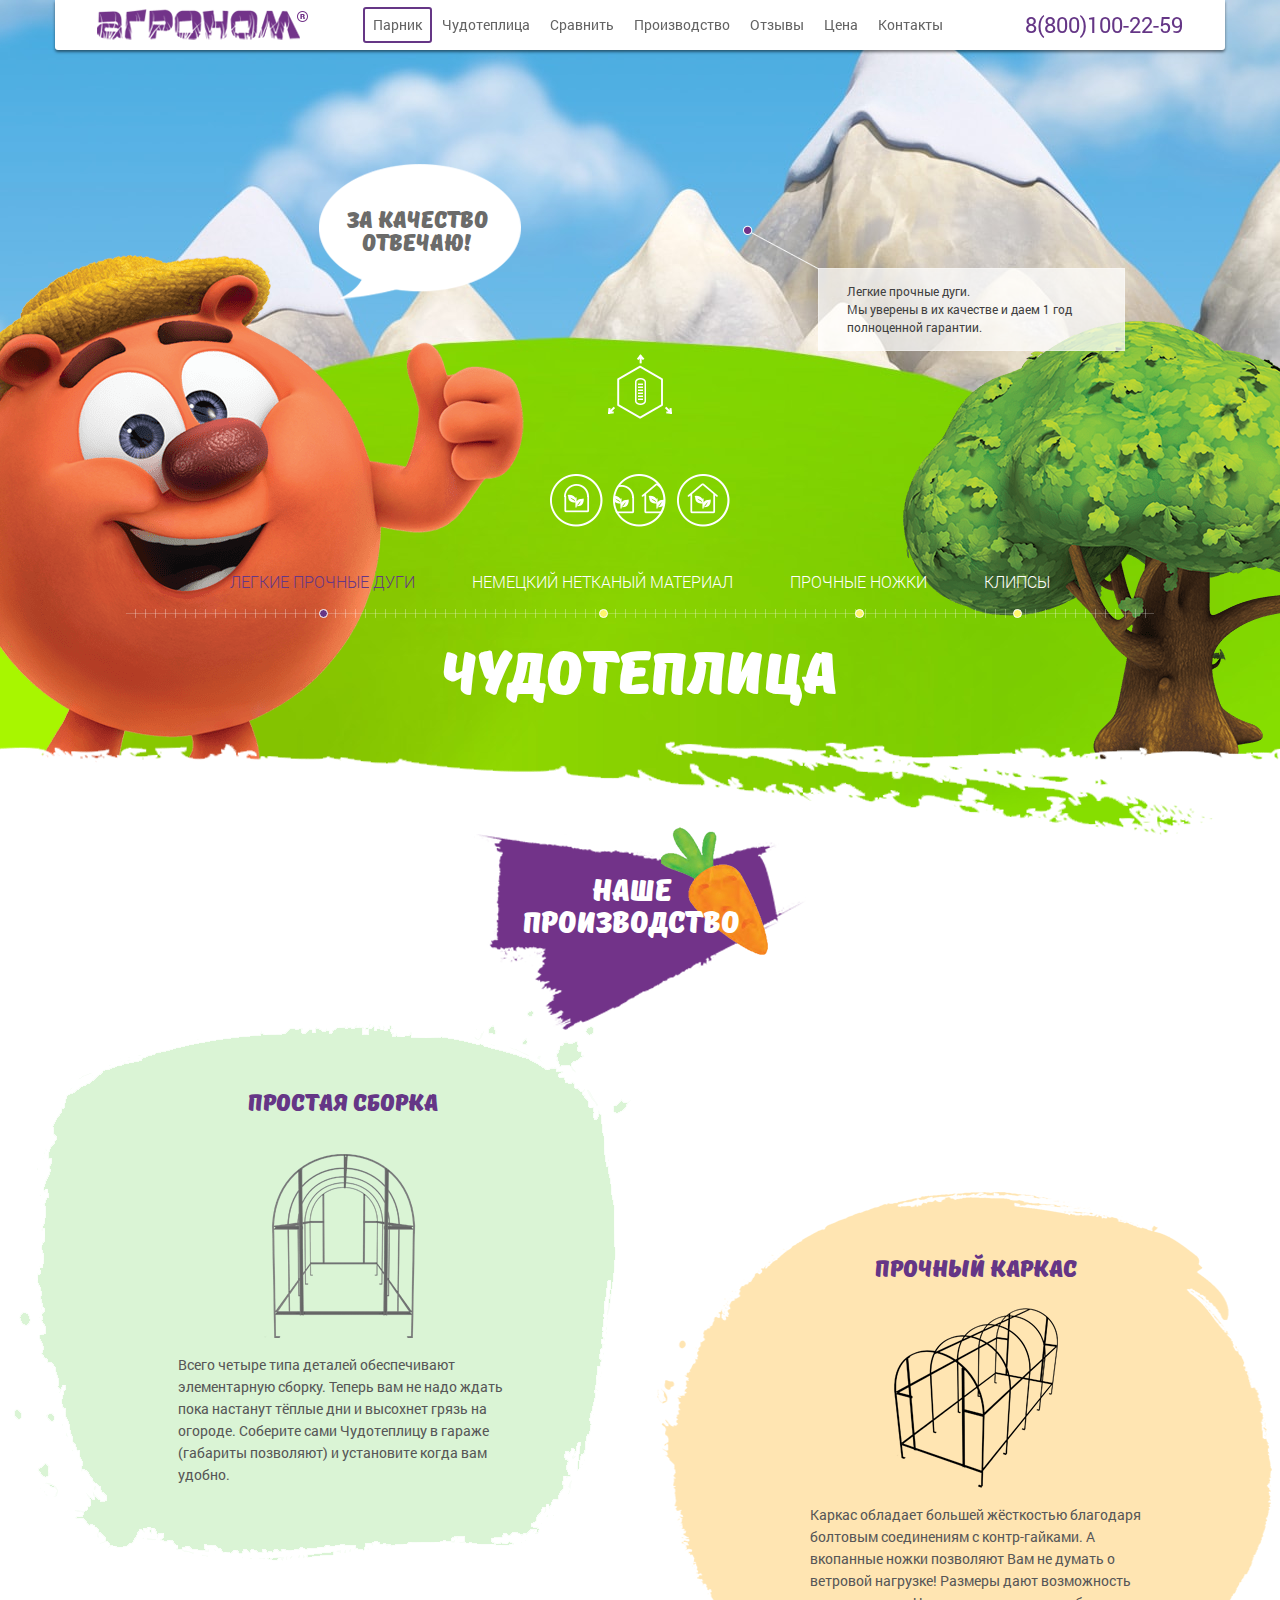
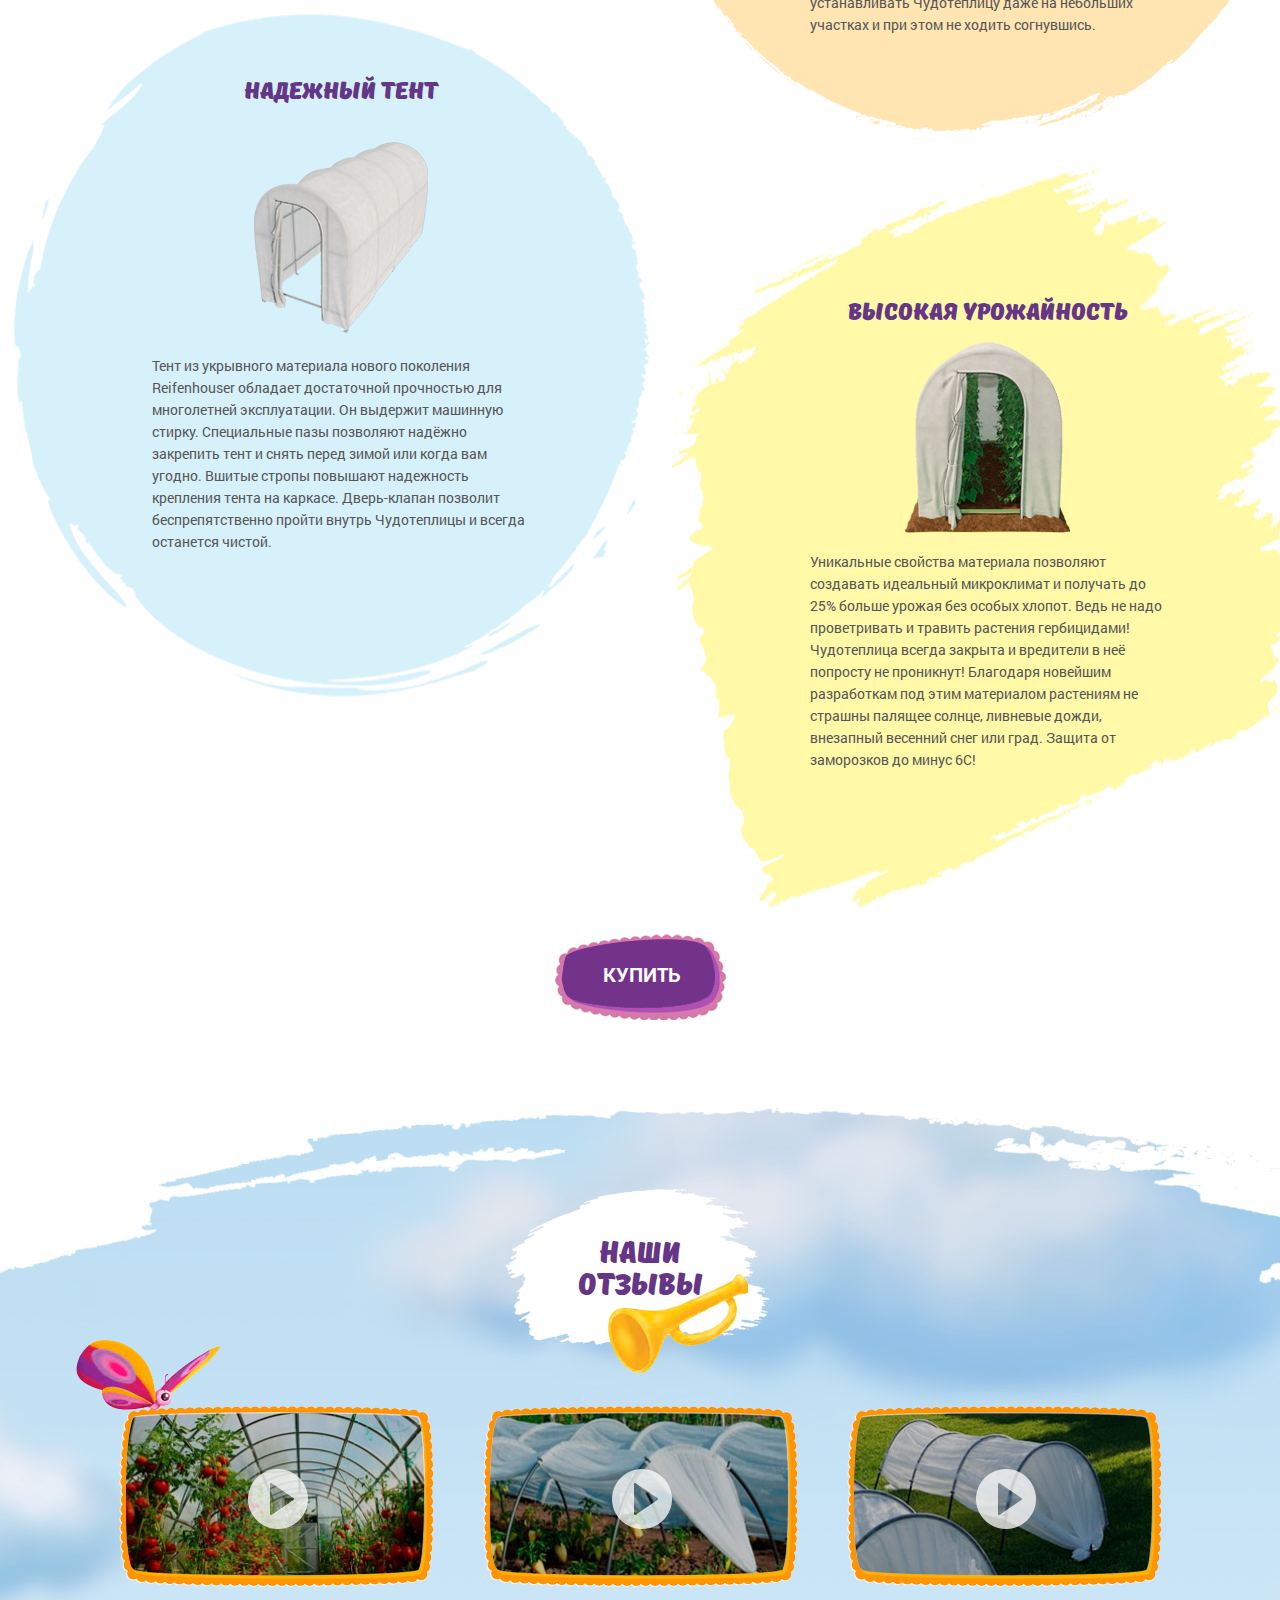
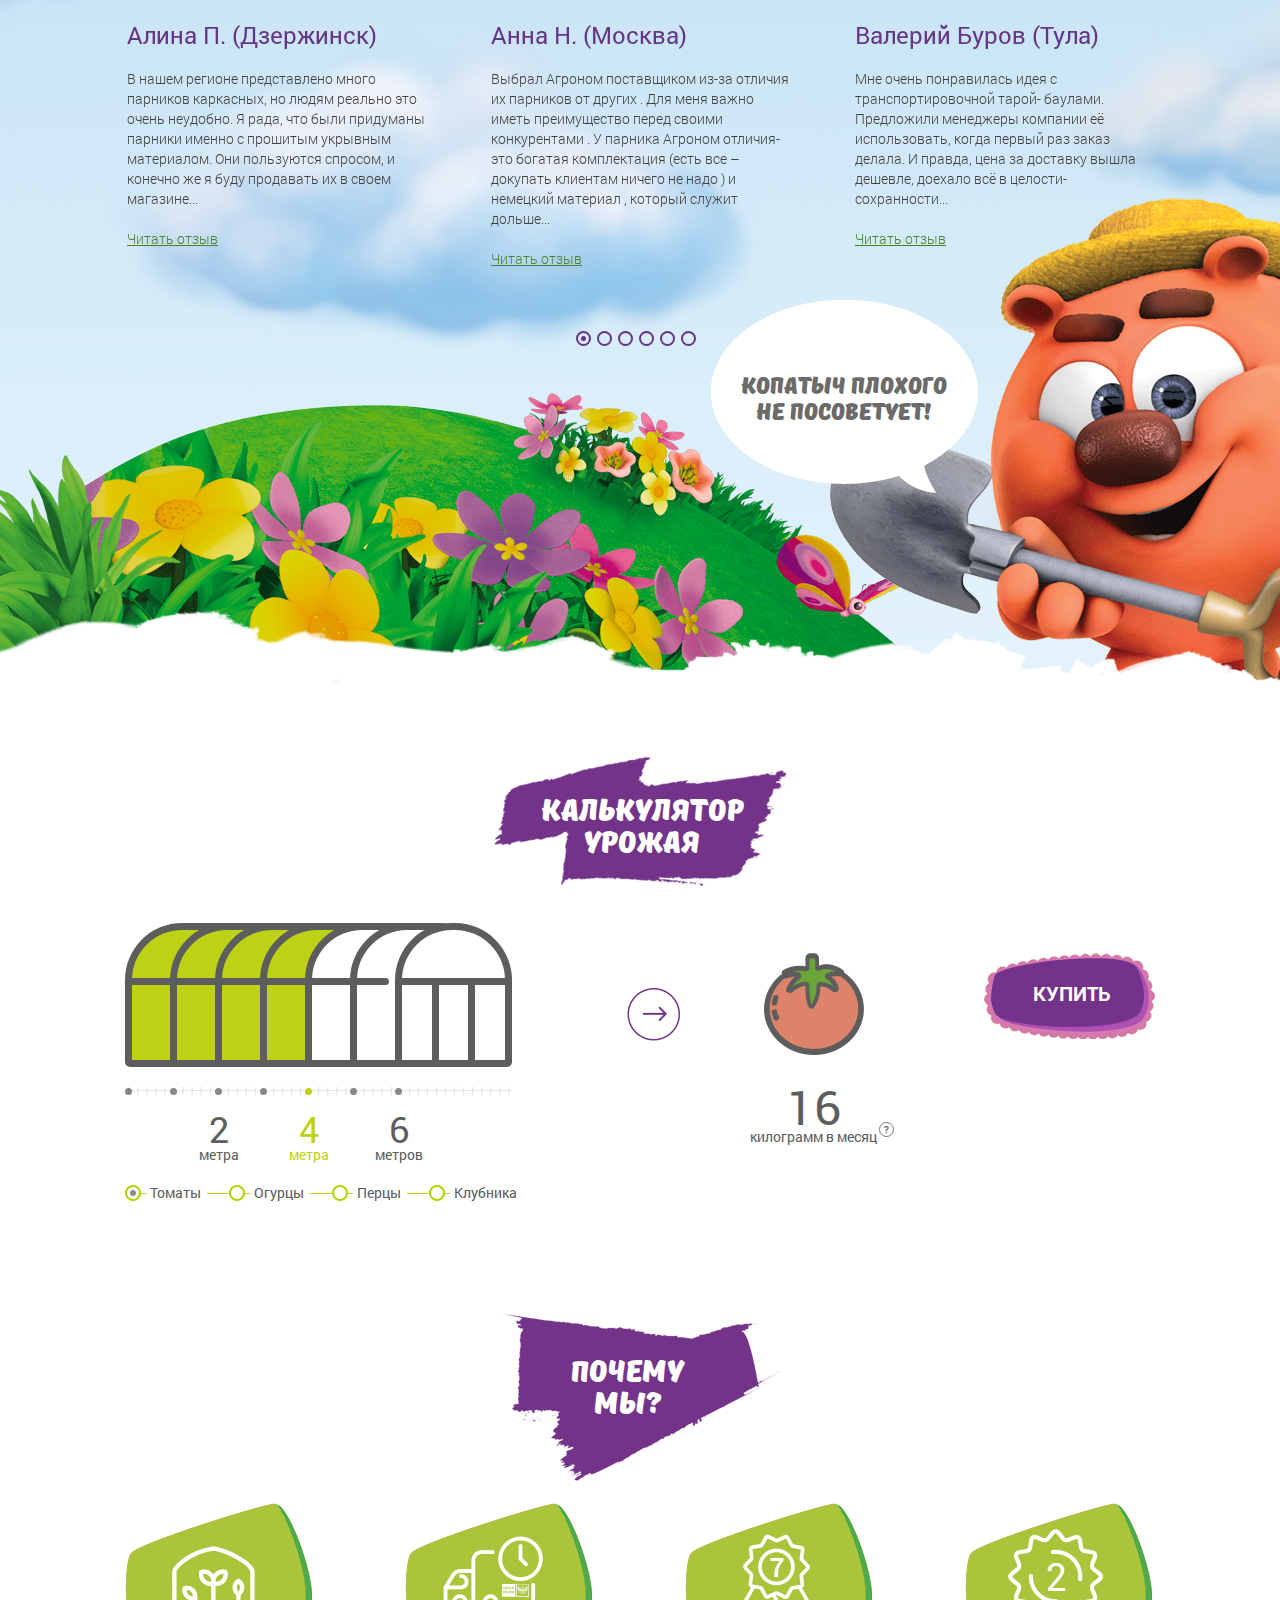
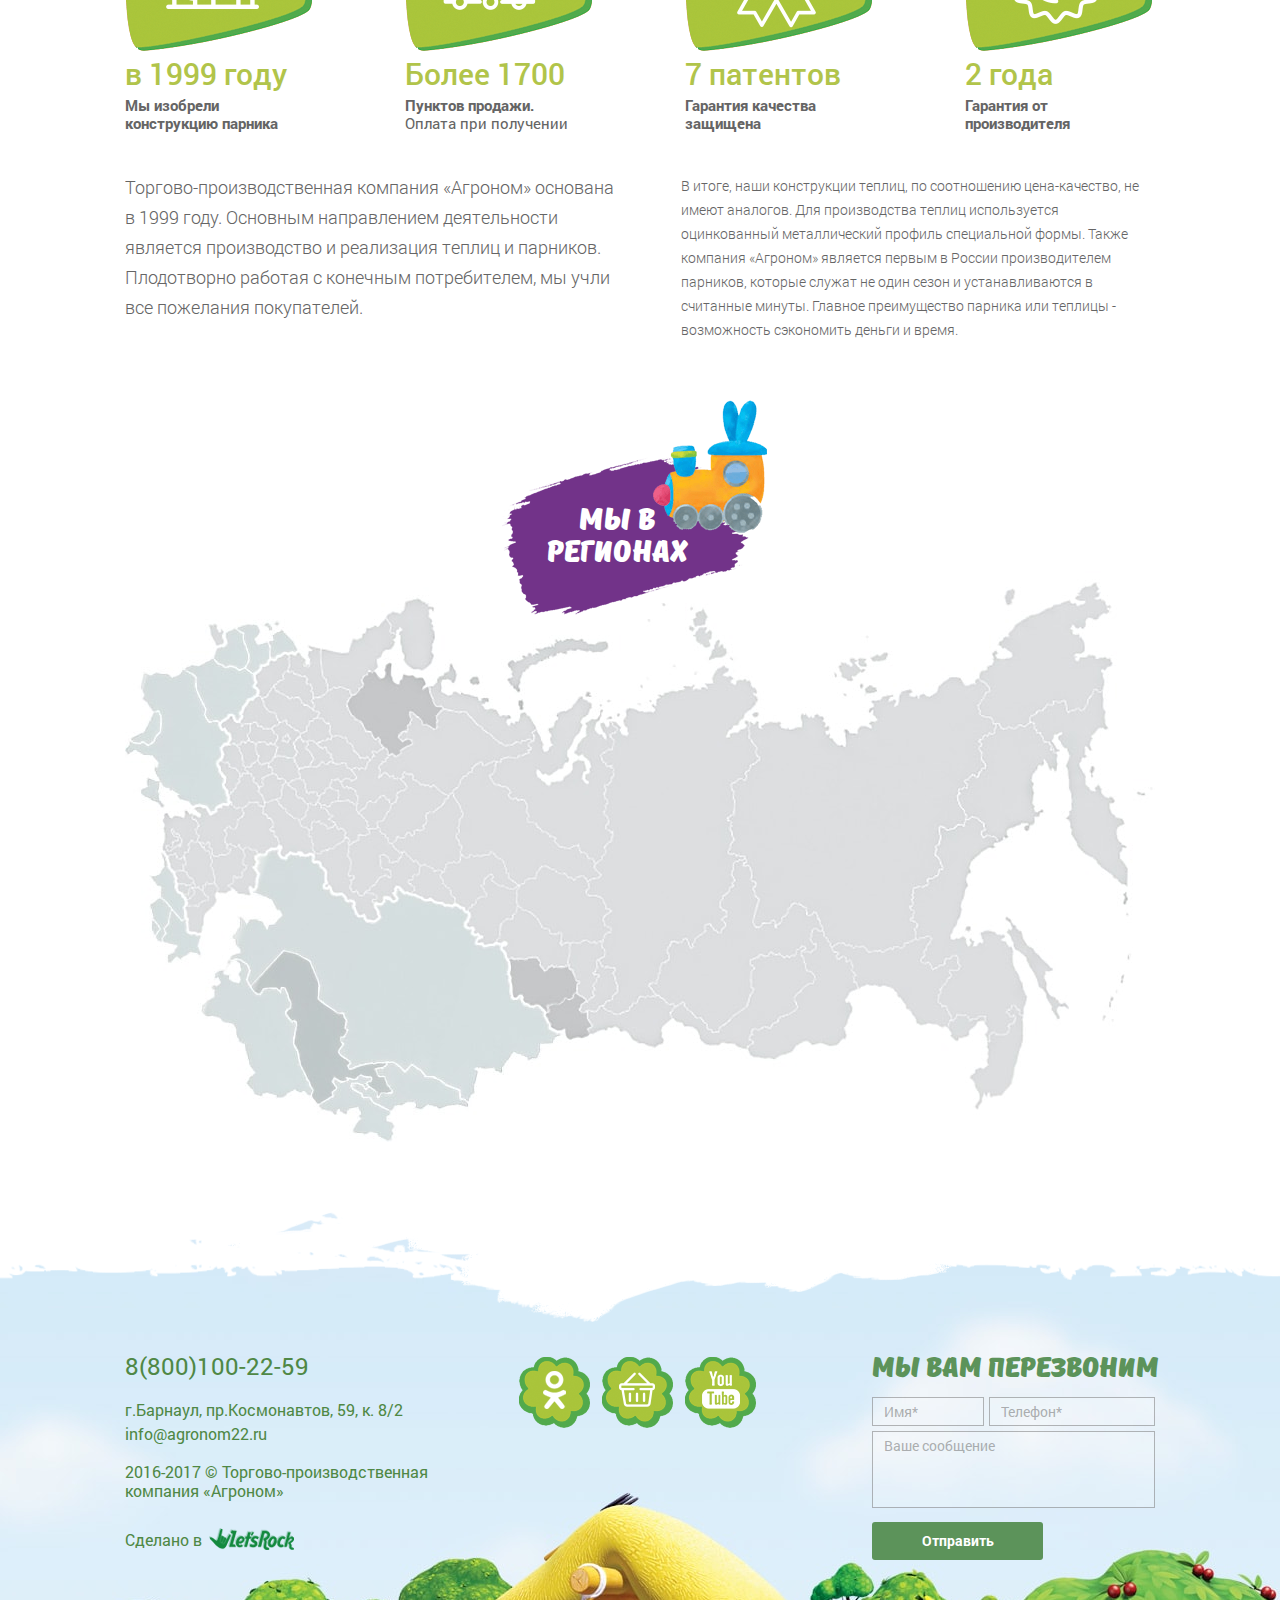
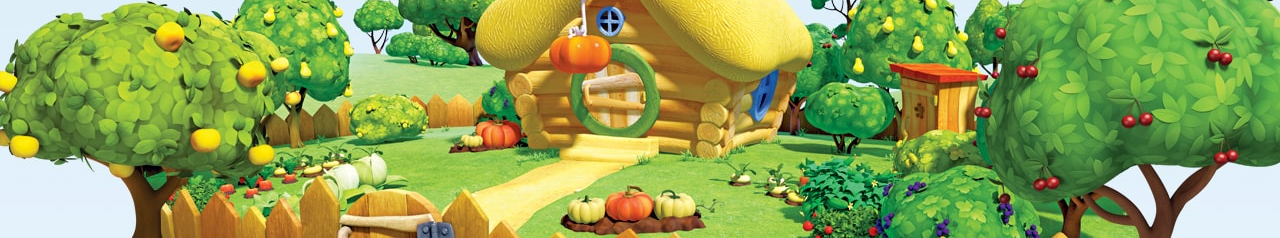
==== index-2.html @ cc581248 "original" ====
﻿<!DOCTYPE html>
<html>
<head>
	<title>Агроном</title>
	<meta charset="utf-8">
	<meta name="viewport" content="width=device-width, user-scalable=yes">
	<!--<link href="./favicon.ico" rel="shortcut icon">-->
	<link href="./css/style.css" rel="stylesheet">
	<!--[if IE 8]>
		<script src="http://html5shiv.googlecode.com/svn/trunk/html5.js"></script>
	<![endif]-->
</head>
<body class="body_purple">
	<header class="header">
		<div class="header__row">
			<span class="menu-open"></span>
			<div class="header--logo">
				<a href="/"></a>
			</div>
			<nav class="nav">
				<span class="close"></span>
				<ul>
					<li class="active"><a href="#">Парник</a></li>
					<li><a href="#">Чудотеплица</a></li>
					<li><a href="#">Сравнить</a></li>
					<li><a href="#">Производство</a></li>
					<li><a href="#">Отзывы</a></li>
					<li><a href="#">Цена</a></li>
					<li><a href="#" data-open="call">Контакты</a></li>
				</ul>
			</nav>
			<a href="tel:+78001002259" class="header--phone">8(800)100-22-59</a>
			<a href="#" class="header-link">Теплица</a>
		</div>
	</header>
	<div class="wrapper">
		<section class="welcome">
			<div class="welcome--model">
				<span class="welcome--model-icon"></span>
				<div class="welcome--model-graphic">
					<img src="./model/sprite-2.png" width="1062" height="28692" alt="">
				</div>
			</div>
			<div class="welcome--model-ghost">	
				<div class="welcome--model-tip" data="1">
					<p>Легкие прочные дуги.</p>
					<p>Мы уверены в их качестве и даем 1 год полноценной гарантии.</p>
				</div>
				<div class="welcome--model-tip" data="2">
					<p>Материал прочный. Вы можете его стирать в автоматической стиральной машине.</p>
					<p>Мы уверены в его качестве и даем 1 год полноценной гарантии.</p>
				</div>
				<div class="welcome--model-tip" data="3">
					<p>Прочные ножки.</p>
					<p>Мы уверены в их качестве и даем 1 год полноценной гарантии.</p>
				</div>
				<div class="welcome--model-tip" data="4">
					<p>Клипсы.</p>
					<p>Мы уверены в их качестве и даем 1 год полноценной гарантии.</p>
				</div>
				<span></span>
			</div>
			<div class="welcome--slider"></div>
			<div class="welcome--hero">
				<div class="quote">
					<p>За качество отвечаю!</p>
				</div>
			</div>
			<span class="welcome-tree"></span>
			<ul class="welcome--nav">
				<li><a href="#" class="icon-1"></a></li>
				<li><a href="#" class="icon-2" data-open="compare"></a></li>
				<li><a href="#" class="icon-3"></a></li>
			</ul>
			<h1 class="welcome--title">Чудотеплица</h1>
			<ul class="welcome--statements">
				<li class="active" data="1">Легкие прочные дуги</li>
				<li data="2">Немецкий нетканый материал</li>
				<li data="3">Прочные ножки</li>
				<li data="4">Клипсы</li>
			</ul>
		</section>
		<section class="production">
			<h2 class="production--title"><span>Наше производство</span></h2>
			<div class="production__row">
				<div class="item-1">
					<h3>Простая сборка</h3>
					<div class="pic">
						<img src="./img/item-1-p-s.png" width="159" height="184" alt="">
					</div>
					<p>Всего четыре типа деталей обеспечивают элементарную сборку. Теперь вам не надо ждать пока настанут тёплые дни и высохнет грязь на огороде. Соберите сами Чудотеплицу в гараже (габариты позволяют) и установите когда вам удобно.</p>
				</div>
				<div class="item-2">
					<h3>Прочный каркас</h3>
					<div class="pic">
						<img src="./img/item-2-p-s.png" width="164" height="180" alt="">
					</div>
					<p>Каркас обладает большей жёсткостью благодаря болтовым соединениям с контр-гайками. А вкопанные ножки позволяют Вам не думать о ветровой нагрузке! Размеры дают возможность устанавливать Чудотеплицу даже на небольших участках и при этом не ходить согнувшись.</p>
				</div>
				<div class="item-3">
					<h3>Надежный Тент</h3>
					<div class="pic">
						<img src="./img/item-3-p-s.png" width="174" height="191" alt="">
					</div>
					<p>Тент из укрывного материала нового поколения Reifenhouser обладает достаточной прочностью для многолетней эксплуатации. Он выдержит машинную стирку. Специальные пазы позволяют надёжно закрепить тент и снять перед зимой или когда вам угодно. Вшитые стропы повышают надежность крепления тента на каркасе. Дверь-клапан позволит беспрепятственно пройти внутрь Чудотеплицы и всегда останется чистой.</p>
				</div>
				<div class="item-4">
					<h3>Высокая урожайность</h3>
					<div class="pic">
						<img src="./img/item-4-p-s.png" width="165" height="191" alt="">
					</div>
					<p>Уникальные свойства материала позволяют создавать идеальный микроклимат и получать до 25% больше урожая без особых хлопот. Ведь не надо проветривать и травить растения гербицидами! Чудотеплица всегда закрыта и вредители в неё попросту не проникнут! Благодаря новейшим разработкам под этим материалом растениям не страшны палящее солнце, ливневые дожди, внезапный весенний снег или град. Защита от заморозков до минус 6С!</p>
				</div>
			</div>
			<button class="buy-button">Купить</button>
		</section>
		<section class="reviews">
			<div class="reviews__row">
				<h2 class="reviews--title"><span>Наши<br> отзывы</span></h2>
				<div class="reviews__slider">
					<div class="item">
						<div class="container">
							<div class="pic">
								<a href="#" class="link"></a>
								<div class="bg">
									<img src="./pic/r-1.jpg" width="300" height="168" class="img-cover" alt="">
								</div>
							</div>
							<h5>Алина П. (Дзержинск)</h5>
							<p>В нашем регионе представлено много парников каркасных, но людям реально это очень неудобно. Я рада, что были придуманы парники именно с прошитым укрывным материалом. Они пользуются спросом, и конечно же я буду продавать их в своем магазине...</p>
							<p><a href="#">Читать отзыв</a></p>
						</div>
					</div>
					<div class="item">
						<div class="container">
							<div class="pic">
								<a href="#" class="link"></a>
								<div class="bg">
									<img src="./pic/r-2.jpg" width="300" height="168" class="img-cover" alt="">
								</div>
							</div>
							<h5>Анна Н. (Москва)</h5>
							<p>Выбрал Агроном поставщиком из-за отличия их парников от других . Для меня важно иметь преимущество перед своими конкурентами . У парника Агроном отличия- это богатая комплектация (есть все – докупать клиентам ничего не надо ) и немецкий материал , который служит дольше...</p>
							<p><a href="#">Читать отзыв</a></p>
						</div>
					</div>
					<div class="item">
						<div class="container">
							<div class="pic">
								<a href="#" class="link"></a>
								<div class="bg">
									<img src="./pic/r-3.jpg" width="300" height="168" class="img-cover" alt="">
								</div>
							</div>
							<h5>Валерий Буров (Тула)</h5>
							<p>Мне очень понравилась идея с транспортировочной тарой- баулами. Предложили менеджеры компании её использовать, когда первый раз заказ делала. И правда, цена за доставку вышла дешевле, доехало всё в целости-сохранности... </p>
							<p><a href="#">Читать отзыв</a></p>
						</div>
					</div>
					<div class="item">
						<div class="container">
							<div class="pic">
								<a href="#" class="link"></a>
								<div class="bg">
									<img src="./pic/r-1.jpg" width="300" height="168" class="img-cover" alt="">
								</div>
							</div>
							<h5>Алина П. (Дзержинск)</h5>
							<p>В нашем регионе представлено много парников каркасных, но людям реально это очень неудобно. Я рада, что были придуманы парники именно с прошитым укрывным материалом. Они пользуются спросом, и конечно же я буду продавать их в своем магазине...</p>
							<p><a href="#">Читать отзыв</a></p>
						</div>
					</div>
					<div class="item">
						<div class="container">
							<div class="pic">
								<a href="#" class="link"></a>
								<div class="bg">
									<img src="./pic/r-2.jpg" width="300" height="168" class="img-cover" alt="">
								</div>
							</div>
							<h5>Анна Н. (Москва)</h5>
							<p>Выбрал Агроном поставщиком из-за отличия их парников от других . Для меня важно иметь преимущество перед своими конкурентами . У парника Агроном отличия- это богатая комплектация (есть все – докупать клиентам ничего не надо ) и немецкий материал , который служит дольше...</p>
							<p><a href="#">Читать отзыв</a></p>
						</div>
					</div>
					<div class="item">
						<div class="container">
							<div class="pic">
								<a href="#" class="link"></a>
								<div class="bg">
									<img src="./pic/r-3.jpg" width="300" height="168" class="img-cover" alt="">
								</div>
							</div>
							<h5>Валерий Буров (Тула)</h5>
							<p>Мне очень понравилась идея с транспортировочной тарой- баулами. Предложили менеджеры компании её использовать, когда первый раз заказ делала. И правда, цена за доставку вышла дешевле, доехало всё в целости-сохранности... </p>
							<p><a href="#">Читать отзыв</a></p>
						</div>
					</div>
				</div>
			</div>
			<div class="reviews--hero">
				<div class="quote">
					<p>Копатыч плохого не посоветует!</p>
				</div>
			</div>
			<span class="reviews--glade"></span>
		</section>
		<section class="calculator">
			<div class="calculator__row">
				<h2 class="calculator--title"><span>Калькулятор урожая</span></h2>
				<div class="calculator__col">
					<ul class="calculator--sketch" data="4">
						<li>
							<span class="segment"></span>
						</li>
						<li>
							<span class="segment"></span>
							<p><span>2</span> метра</p>
						</li>
						<li>
							<span class="segment"></span>
						</li>
						<li>
							<span class="segment"></span>
							<p><span>4</span> метра</p>
						</li>
						<li>
							<span class="segment"></span>
						</li>
						<li>
							<span class="segment"></span>
							<p><span>6</span> метров</p>
						</li>
					</ul>
					<ul class="calculator--product">
						<li>
							<label><input type="radio" name="r-1" value="4" checked>Томаты</label>
						</li>
						<li>
							<label><input type="radio" name="r-1" value="7">Огурцы</label>
						</li>
						<li>
							<label><input type="radio" name="r-1" value="3">Перцы</label>
						</li>
						<li>
							<label><input type="radio" name="r-1" value="10">Клубника</label>
						</li>
					</ul>
				</div>
				<span class="calculator--arrow"></span>
				<div class="calculator__result">
					<span class="pic"></span>
					<h5></h5>
					<p>килограмм в месяц<i class="tip-icon"></i></p>
				</div>
				<button class="buy-button">Купить</button>
			</div>
		</section>
		<section class="benefits">
			<div class="benefits__row">
				<h2 class="benefits--title"><span>Почему<br> мы?</span></h2>
				<ul class="benefits--list">
					<li>
						<i class="icon"><img src="./img/benefit-1-icon.png" width="188" height="148" alt=""></i>
						<h5>в 1999 году</h5>
						<p><strong>Мы изобрели<br> конструкцию парника</strong></p>
					</li>
					<li>
						<i class="icon"><img src="./img/benefit-2-icon.png" width="188" height="148" alt=""></i>
						<h5>Более 1700</h5>
						<p><strong>Пунктов продажи.</strong><br> Оплата при получении</p>
					</li>
					<li>
						<i class="icon"><img src="./img/benefit-3-icon.png" width="188" height="148" alt=""></i>
						<h5>7 патентов</h5>
						<p><strong>Гарантия качества защищена</strong></p>
					</li>
					<li>
						<i class="icon"><img src="./img/benefit-4-icon.png" width="188" height="148" alt=""></i>
						<h5>2 года</h5>
						<p><strong>Гарантия от производителя</strong></p>
					</li>
				</ul>
				<ul class="benefits--text">
					<li>
						<h5>Торгово-производственная компания «Агроном» основана в 1999 году. Основным направлением деятельности является производство и реализация теплиц и парников. Плодотворно работая с конечным потребителем, мы учли все пожелания  покупателей.</h5>
					</li>
					<li>
						<p>В итоге, наши конструкции теплиц,  по соотношению цена-качество, не имеют аналогов. Для производства теплиц используется оцинкованный металлический профиль специальной формы. Также компания «Агроном» является первым в России производителем парников, которые служат не один сезон и устанавливаются в считанные минуты. Главное преимущество парника или теплицы - возможность сэкономить деньги и время.</p>
					</li>
				</ul>
			</div>
		</section>
		<section class="map">
			<div class="map__row">
				<h2 class="map--title"><span>Мы в<br> регионах</span></h2>
				<div class="map--container">
					<svg width="1030px" height="587px" viewBox="0 0 1030 587" version="1.1" xmlns="http://www.w3.org/2000/svg">
						<path class="russia" data-id="1" data-title="Алтайский край" data-mail="justdealman@gmail.com" fill="transparent" d=" M 384.08 404.53 C 384.69 404.49 385.89 404.43 386.50 404.40 C 387.98 405.39 389.71 405.62 391.46 405.32 C 392.38 405.68 393.31 406.04 394.24 406.39 C 394.16 406.07 393.99 405.43 393.91 405.11 C 395.89 405.14 397.87 405.16 399.85 405.17 C 399.67 405.57 399.30 406.38 399.12 406.78 C 399.79 406.20 401.12 405.03 401.79 404.45 L 401.41 406.83 C 402.03 405.78 402.66 404.74 403.30 403.70 C 406.05 403.92 408.82 403.76 411.59 403.80 C 412.69 405.34 413.89 406.82 415.24 408.17 C 414.85 408.47 414.07 409.06 413.68 409.36 C 415.18 412.30 417.36 414.80 419.34 417.42 C 420.76 416.85 422.15 416.18 423.02 414.87 C 424.79 413.95 427.25 410.15 428.48 413.62 C 431.13 412.84 433.91 413.05 436.56 413.72 C 438.56 413.11 440.57 412.51 442.58 411.90 C 443.18 413.95 444.56 415.61 446.56 416.42 C 447.80 419.24 449.08 422.06 450.81 424.63 C 450.55 424.87 450.03 425.35 449.77 425.59 C 450.36 426.08 451.54 427.06 452.13 427.55 C 451.29 430.94 450.63 434.39 450.68 437.90 C 449.02 439.19 446.17 440.52 447.75 443.22 L 446.79 442.69 C 445.73 444.03 444.06 443.94 442.53 444.00 C 441.63 443.64 440.74 443.29 439.86 442.94 C 439.28 444.13 438.68 445.32 438.12 446.53 C 436.54 447.59 435.05 448.79 433.41 449.77 C 430.57 448.95 427.69 448.70 424.98 450.07 C 423.77 450.29 422.58 450.54 421.39 450.83 C 421.70 453.04 421.92 455.27 422.08 457.51 C 419.03 455.08 416.97 451.19 413.04 450.08 C 410.52 449.94 408.11 450.97 405.59 450.98 C 403.82 447.83 399.56 448.12 397.92 444.88 C 398.22 444.36 398.83 443.31 399.13 442.79 C 398.11 440.88 396.62 439.58 394.32 439.88 C 393.39 440.91 392.46 441.95 391.53 442.99 C 391.06 442.90 390.11 442.72 389.64 442.64 C 389.23 442.07 388.40 440.93 387.99 440.37 C 387.74 437.89 387.70 435.41 387.64 432.93 C 387.53 430.10 385.91 427.41 386.55 424.56 C 387.53 422.05 384.25 420.11 385.47 417.63 C 386.63 413.25 386.25 408.53 384.08 404.53 Z"/>
						<path class="russia" data-id="4" data-title="Горный Алтай" data-mail="justdealman@gmail.com" fill="transparent" d=" M 449.86 438.92 C 453.79 440.25 457.02 442.96 460.44 445.22 C 458.89 446.67 457.34 448.11 455.81 449.57 C 455.27 451.52 454.57 453.44 453.51 455.17 C 455.50 457.59 458.59 457.94 461.52 457.97 C 461.59 459.78 461.46 461.62 461.81 463.41 C 463.13 466.17 465.00 468.62 466.53 471.28 C 464.94 472.18 463.35 473.05 461.74 473.89 C 462.43 475.08 463.13 476.26 463.83 477.46 C 465.30 477.70 466.77 477.94 468.25 478.20 C 467.08 478.23 465.92 478.26 464.76 478.30 C 463.43 482.21 458.62 483.33 454.94 482.86 C 451.34 482.33 447.97 483.83 444.61 484.81 C 443.28 483.32 441.83 481.92 440.82 480.19 C 440.30 478.25 440.36 476.20 440.16 474.22 C 437.41 474.36 434.73 475.57 431.97 475.27 C 429.54 474.19 426.40 473.18 425.53 470.36 C 424.15 466.66 422.11 463.27 420.10 459.89 C 421.52 458.74 422.98 457.65 424.49 456.63 C 424.08 455.38 423.68 454.14 423.29 452.90 C 425.72 450.60 428.93 448.31 432.35 450.10 C 436.22 449.78 438.60 446.62 441.16 444.11 C 442.68 444.41 444.24 445.69 445.80 444.97 C 448.43 444.19 448.72 441.00 449.86 438.92 Z"/>
						<path class="russia" data-id="2" data-title="Архангельская область" data-mail="justdealman@gmail.com" fill="transparent" d=" M 260.76 109.73 C 261.92 109.07 263.08 108.41 264.24 107.75 C 264.80 108.00 265.92 108.49 266.48 108.73 C 265.59 114.33 266.12 119.94 267.01 125.49 C 269.20 126.81 271.10 129.98 273.99 128.78 C 274.32 127.83 274.64 126.87 274.93 125.90 C 277.32 124.57 277.34 121.73 278.02 119.39 C 281.00 120.17 284.07 120.46 287.15 120.42 C 288.45 120.20 289.11 121.62 290.06 122.22 C 292.51 122.42 294.97 122.53 297.44 122.56 C 299.02 124.46 300.08 126.68 300.41 129.15 C 299.29 130.23 298.18 131.33 297.07 132.42 C 297.06 133.09 297.05 134.42 297.04 135.09 C 298.62 133.56 300.38 132.21 302.62 131.86 C 303.11 135.19 304.38 138.30 305.75 141.35 C 307.25 144.94 307.66 149.57 311.38 151.68 C 313.35 152.30 315.44 152.29 317.48 152.55 C 315.62 154.65 313.57 156.63 312.09 159.03 C 310.58 161.41 312.05 164.44 310.55 166.81 C 311.04 167.88 311.53 168.96 312.03 170.04 C 311.54 171.34 311.04 172.64 310.55 173.94 C 306.64 172.19 303.14 168.95 298.57 169.40 C 296.97 164.12 292.39 160.94 288.57 157.36 C 287.28 156.42 285.54 156.72 284.06 156.43 C 283.82 159.04 284.09 161.70 285.86 163.76 C 284.94 166.24 283.93 168.77 281.82 170.51 C 282.00 171.71 282.18 172.92 282.37 174.12 C 279.29 175.11 276.46 176.67 273.51 177.96 C 273.33 179.37 273.16 180.77 272.99 182.19 C 274.48 183.93 275.97 185.67 277.45 187.43 C 279.90 185.69 282.58 183.84 285.67 185.24 C 285.95 186.03 286.51 187.61 286.79 188.40 C 282.72 190.35 278.38 191.89 274.99 194.98 C 275.11 195.66 275.37 197.04 275.50 197.73 C 274.06 198.72 272.64 199.73 271.22 200.74 C 269.98 199.74 268.75 198.75 267.53 197.76 C 266.35 198.23 265.18 198.69 264.01 199.16 C 263.62 197.40 263.22 195.66 262.76 193.93 C 260.20 192.57 258.07 190.58 256.01 188.57 C 255.99 187.52 255.98 186.47 255.97 185.43 C 255.05 184.21 254.15 182.99 253.24 181.77 C 252.51 182.23 251.06 183.15 250.33 183.62 C 248.23 181.75 247.31 179.11 246.53 176.50 C 244.51 175.86 242.52 175.14 240.55 174.36 C 239.41 171.57 238.23 168.80 237.00 166.04 C 229.92 163.70 224.13 157.63 223.14 150.10 C 222.47 146.64 225.36 144.01 227.02 141.32 C 232.56 140.70 234.10 134.90 237.72 131.63 C 239.66 129.70 238.20 126.74 237.84 124.46 C 238.70 123.05 239.58 121.66 240.45 120.26 C 241.20 120.32 242.70 120.43 243.45 120.49 C 243.19 119.76 242.65 118.30 242.38 117.57 C 244.69 116.91 247.41 115.70 249.69 117.06 C 251.88 119.46 254.00 121.94 256.54 123.99 C 257.61 123.45 258.68 122.92 259.76 122.39 C 260.07 120.04 260.34 117.62 259.45 115.35 C 259.86 113.47 260.31 111.60 260.76 109.73 Z"/>
						<path class="cia" data-id="3" data-title="Узбекистан" fill="transparent" data-mail="justdealman@gmail.com" d=" M 126.25 431.00 C 136.88 419.23 147.89 407.80 158.85 396.34 C 164.36 397.30 170.15 397.96 175.01 400.98 C 178.47 403.07 182.50 404.65 185.01 407.96 C 187.39 412.74 189.27 417.76 191.48 422.62 C 194.50 429.38 192.74 436.89 192.65 444.00 C 194.96 446.46 197.42 448.84 200.37 450.53 C 205.76 453.71 210.73 458.12 217.16 458.92 C 219.15 459.35 218.33 461.79 218.68 463.21 C 219.17 463.63 220.15 464.48 220.64 464.90 C 219.94 468.58 219.06 472.84 221.44 476.11 C 220.49 479.10 218.90 482.47 215.29 482.62 C 215.53 485.07 216.32 487.42 216.56 489.88 C 215.32 492.37 213.33 494.50 212.94 497.38 C 214.39 499.12 215.63 501.13 217.57 502.41 C 220.00 504.06 222.91 505.21 224.52 507.83 C 223.67 508.87 222.84 509.93 222.00 510.99 C 222.78 512.21 223.55 513.43 224.33 514.67 C 230.86 515.58 235.71 510.24 242.00 509.87 C 246.62 509.12 251.28 508.73 255.93 508.23 C 257.60 507.92 259.24 508.39 260.83 508.88 C 258.43 512.46 253.95 512.29 250.19 513.02 C 250.76 516.21 252.19 519.14 253.68 522.00 C 255.67 522.00 257.68 522.00 259.68 522.01 C 260.31 524.54 260.76 527.13 261.65 529.60 C 262.98 531.69 265.10 533.12 266.87 534.82 C 264.85 538.49 259.57 537.10 256.07 538.31 C 255.15 539.41 254.24 540.52 253.34 541.63 C 252.29 539.35 251.52 536.90 250.01 534.88 C 248.10 533.09 245.78 531.84 243.66 530.35 C 243.44 529.34 243.23 528.33 243.02 527.33 C 244.34 526.98 245.68 526.65 247.01 526.31 C 247.00 524.86 247.00 523.41 247.00 521.97 C 243.27 521.04 239.51 520.31 235.73 519.67 C 233.84 521.02 231.99 522.45 229.89 523.43 C 227.00 523.52 224.18 522.52 221.35 522.01 C 221.35 523.33 221.35 524.67 221.35 526.01 C 217.02 526.05 212.92 524.72 209.32 522.35 C 208.22 523.67 207.12 525.00 206.02 526.33 C 208.15 528.42 209.93 530.83 211.05 533.62 C 209.59 534.84 208.13 536.08 206.67 537.31 C 206.92 538.07 207.40 539.59 207.64 540.35 C 203.09 543.12 198.53 545.88 193.99 548.67 C 190.23 546.95 188.23 543.44 187.01 539.67 C 187.45 538.11 187.89 536.55 188.33 535.00 C 186.52 530.77 185.09 526.33 182.58 522.44 C 179.90 518.27 177.64 513.84 175.71 509.29 C 174.47 505.25 175.20 500.88 174.10 496.82 C 172.88 493.85 171.08 491.16 169.64 488.30 C 170.57 481.00 171.45 473.71 172.33 466.41 C 169.97 465.72 167.22 465.48 165.45 463.57 C 163.97 461.74 162.89 459.65 161.67 457.66 C 163.11 456.10 164.55 454.54 166.00 452.99 C 165.76 449.44 166.04 445.71 164.55 442.38 C 163.17 439.03 161.72 435.71 160.36 432.36 C 158.91 432.12 157.46 431.88 156.02 431.65 C 155.45 432.64 154.89 433.64 154.33 434.64 C 153.21 433.87 152.10 433.10 150.99 432.34 C 146.70 432.67 142.40 433.03 138.11 433.29 C 136.94 434.86 135.77 436.42 134.64 438.02 C 132.91 437.54 131.14 437.16 129.50 436.44 C 127.96 434.96 127.28 432.82 126.25 431.00 Z"/>
					</svg>
				</div>
			</div>
		</section>
		<div class="clear"></div>
	</div>
	<footer class="footer">
		<div class="footer__row">
			<div class="footer--info">
				<h4><a href="tel:+78001002259">8(800)100-22-59</a></h4>
				<h6>г.Барнаул, пр.Космонавтов, 59, к. 8/2<br>
				<a href="mailto:info@agronom22.ru">info@agronom22.ru</a></h6>
				<p>2016-2017 ©<br> Торгово-производственная компания «Агроном»</p>
				<p>Сделано в <a href="#"><img src="./img/letsrock-logo.png" width="85" height="22" alt=""></a></p>
			</div>
			<ul class="footer--social">
				<li><a href="#"><img src="./img/ok-icon.png" width="71" height="71" alt=""></a></li>
				<li><a href="#"><img src="./img/shop-icon.png" width="71" height="71" alt=""></a></li>
				<li><a href="#"><img src="./img/yt-icon.png" width="71" height="71" alt=""></a></li>
			</ul>
			<div class="footer-call">
				<h5>Мы вам перезвоним</h5>
				<input type="text" name="name" placeholder="Имя*">
				<input type="text" name="phone" placeholder="Телефон*">
				<textarea cols="50" rows="3" placeholder="Ваше сообщение"></textarea>
				<button>Отправить</button>
			</div>
		</div>
	</footer>
	<div class="fade-bg"></div>
	<div class="modal-compare" data-target="compare">
		<span class="close"></span>
		<table class="table--compare">
			<thead>
				<tr>
					<th>Параметры</th>
					<td class="col-1">Парник агроном</td>
					<td class="col-2">Чудо-теплица</td>
				</tr>
			</thead>
			<tbody>
				<tr>
					<th>Изображение</th>
					<td>
						<img src="./img/compare-pic-1.jpg" width="300" height="220" alt="">
					</td>
					<td>
						<img src="./img/compare-pic-2.jpg" width="300" height="220" alt="">
					</td>
				</tr>
				<tr>
					<th>Краткая характеристика</th>
					<td>Полностью готовый парник (изделие)</td>
					<td>Пару минут на установку Мобильная, прочная конструкция, простая сборка</td>
				</tr>
				<tr>
					<th>Габариты</th>
					<td>Ширина одной грядки на пару рядков с перцами</td>
					<td>Ширина 1м; высота 1,85м; длина 6,7м</td>
				</tr>
				<tr>
					<th>Каркас</th>
					<td>Дуги пластиковые, ножки, клипсы. Срок службы не менее 10 лет</td>
					<td>Оцинкованый профиль специальной формы 0,8 мм. Срок службы не менее 20ти лет!</td>
				</tr>
				<tr>
					<th>Укрывной материал</th>
					<td>Немецкий Укрывной материал с УФ защитой оздает идеальный микроклимат</td>
					<td>Укрывной материал повышенной прочности изготовленный по немецкой технологии на немецком оборудование с использованием выскококачественного импортного сырья! С УФ защитой. Создает самый идеальный климат для растений!</td>
				</tr>
				<tr>
					<th>Фундамент</th>
					<td>На грунт</td>
					<td>На самодельный каркас-брус или в грунт</td>
				</tr>
				<tr>
					<th>Качество</th>
					<td>Контроль качества изготовления на каждом этапе</td>
					<td>Контроль качества изготовления на каждом этапе</td>
				</tr>
				<tr>
					<th>Стоимость</th>
					<td>На грунт</td>
					<td>На самодельный каркас-брус или в грунт</td>
				</tr>
				<tr>
					<th>Качество</th>
					<td>Контроль качества изготовления на каждом этапе</td>
					<td>Контроль качества изготовления на каждом этапе</td>
				</tr>
				<tr>
					<th>Стоимость</th>
					<td>От 1 590 рублей</td>
					<td>От 4 990 (5 900) рублей</td>
				</tr>
				<tr>
					<th>Транспортировка</th>
					<td>В компактной упаковке возможность унести вручную</td>
					<td>Багажник любого авто! габарит упаковки 1,2*0,3м</td>
				</tr>
				<tr>
					<th>Вес</th>
					<td>2-3 кг</td>
					<td>12 кг</td>
				</tr>
				<tr>
					<th>Выращивание культур</th>
					<td>Низкорослые (перцы,баклажаны,зелень)</td>
					<td>Любые (помидоры , огурцы)</td>
				</tr>
				<tr>
					<th>Ярусные грядки</th>
					<td>Нет</td>
					<td>3-4 яруса</td>
				</tr>
			</tbody>
			<tfoot>
				<tr>
					<th></th>
					<td class="col-1">
						<button class="buy-button">Купить</button>
					</td>
					<td class="col-2">
						<button class="buy-button">Купить</button>
					</td>
				</tr>
			</tfoot>
		</table>
	</div>
	<div class="modal" data-target="call">
		<span class="close"></span>
		<h5>Заказать звонок</h5>
		<input type="text" placeholder="Имя">
		<input type="text" placeholder="Телефон">
		<textarea cols="80" rows="4" placeholder="Сообщение"></textarea>
		<button>Отправить</button>
	</div>
	<script src="./js/libs.js"></script>
	<script src="./js/scripts.js"></script>
</body>
</html>
---- css/style.css ----
﻿/* Fonts */

@font-face {
    font-family:'Roboto';
    src:url('../fonts/roboto.eot');
    src:url('../fonts/roboto.eot?#iefix') format('embedded-opentype'),
        url('../fonts/roboto.woff') format('woff'),
        url('../fonts/roboto.ttf') format('truetype');
    font-weight:normal;
    font-style:normal;
}
@font-face {
    font-family:'Roboto';
    src:url('../fonts/robotol.eot');
    src:url('../fonts/robotol.eot?#iefix') format('embedded-opentype'),
        url('../fonts/robotol.woff') format('woff'),
        url('../fonts/robotol.ttf') format('truetype');
    font-weight:300;
    font-style:normal;
}
@font-face {
    font-family:'Roboto';
    src:url('../fonts/robotom.eot');
    src:url('../fonts/robotom.eot?#iefix') format('embedded-opentype'),
        url('../fonts/robotom.woff') format('woff'),
        url('../fonts/robotom.ttf') format('truetype');
    font-weight:500;
    font-style:normal;
}
@font-face {
    font-family:'Roboto';
    src:url('../fonts/robotob.eot');
    src:url('../fonts/robotob.eot?#iefix') format('embedded-opentype'),
        url('../fonts/robotob.woff') format('woff'),
        url('../fonts/robotob.ttf') format('truetype');
    font-weight:bold;
    font-style:normal;
}
@font-face {
    font-family:'TT Masters';
    src:url('../fonts/ttmasterst.eot');
    src:url('../fonts/ttmasterst.eot?#iefix') format('embedded-opentype'),
        url('../fonts/ttmasterst.woff') format('woff'),
        url('../fonts/ttmasterst.ttf') format('truetype');
    font-weight:100;
    font-style:normal;
}
@font-face {
    font-family:'TT Masters';
    src:url('../fonts/ttmasters.eot');
    src:url('../fonts/ttmasters.eot?#iefix') format('embedded-opentype'),
        url('../fonts/ttmasters.woff') format('woff'),
        url('../fonts/ttmasters.ttf') format('truetype');
    font-weight:normal;
    font-style:normal;
}
@font-face {
    font-family:'TT Masters';
    src:url('../fonts/ttmastersbl.eot');
    src:url('../fonts/ttmastersbl.eot?#iefix') format('embedded-opentype'),
        url('../fonts/ttmastersbl.woff') format('woff'),
        url('../fonts/ttmastersbl.ttf') format('truetype');
    font-weight:800;
    font-style:normal;
}

/* Default */

html {
	height:100%;
}
html * {
	max-height:1000000px;
}
body {
	width:100%;
	height:100%;
	color:#000000;
	font-size:12px;
	line-height:16px;
	font-family:'Roboto', sans-serif;
	padding:0;
	margin:0;
	background:#ffffff;
	-webkit-tap-highlight-color:transparent;
}
p {
	text-indent:0;
	padding:0;
	margin:0 0 16px;
}
table {
	margin:0 0 16px;
	border-collapse:collapse;
}
table td {
	padding:0;
}
:focus {
	outline:none;
}
img {
	vertical-align:top;
	padding:0;
	margin:0;
	border:0;
}
a {
	color:#000000;
	text-decoration:none;
}
a:hover {
	text-decoration:none;
}
form {
	margin:0;
}
ul {
	margin:0 0 10px 16px;
	padding:0;
}
ul li {
	padding:0;
	list-style:none;
}
ol {
	margin:0 0 10px 18px;
	padding:0;
}
* +html ol {
	padding:0 0 0 5px;
}
ol li {
	padding:0 0 0 16px;
}
input, select, textarea {
	color:#000000;
	font-size:12px;
	font-family:'Roboto', sans-serif;
	padding:0;
	margin:0;
	background:none;
	border:0;
	-webkit-box-sizing:border-box;
	box-sizing:border-box;
}
textarea {
	overflow:auto;
}
button {
	font-family:'Roboto', sans-serif;
	margin:0;
	border:0;
	-webkit-box-sizing:border-box;
	box-sizing:border-box;
}
button::-moz-focus-inner {
	padding:0;
	border:0;
}
::-webkit-input-placeholder {
	color:rgba(101,101,101,0.51);
}
:-moz-placeholder {
	color:rgba(101,101,101,0.51);
}
::-moz-placeholder {
	color:rgba(101,101,101,0.51);
}
:-ms-input-placeholder {
	color:rgba(101,101,101,0.51);
}
.slick-list,.slick-slider,.slick-track{position:relative;display:block}.slick-loading .slick-slide,.slick-loading.slick-track{visibility:hidden}.slick-slider{-moz-box-sizing:border-box;box-sizing:border-box;-webkit-user-select:none;-moz-user-select:none;-ms-user-select:none;user-select:none;-webkit-touch-callout:none;-khtml-user-select:none;-ms-touch-action:pan-y;touch-action:pan-y;-webkit-tap-highlight-color:transparent}.slick-list{overflow:hidden;margin:0;padding:0}.slick-list:focus{outline:0}.slick-list.dragging{cursor:pointer;cursor:hand}.slick-slider .slick-list,.slick-slider .slick-track{-webkit-transform:translate3d(0,0,0);-moz-transform:translate3d(0,0,0);-ms-transform:translate3d(0,0,0);-o-transform:translate3d(0,0,0);transform:translate3d(0,0,0)}.slick-track{top:0;left:0}.slick-track:after,.slick-track:before{display:table;content:''}.slick-track:after{clear:both}.slick-slide{display:none;float:left;height:100%;min-height:1px}[dir=rtl] .slick-slide{float:right}.slick-slide img{display:block}.slick-slide.slick-loading img{display:none}.slick-slide.dragging img{pointer-events:none}.slick-initialized .slick-slide{display:block}.slick-vertical .slick-slide{display:block;height:auto;border:1px solid transparent}.slick-arrow.slick-hidden{display:none}
div.checker,div.radio{position:relative}div.checker,div.checker input,div.checker span,div.radio,div.radio input,div.radio span{width:16px;height:16px;cursor:pointer}div.checker input,div.radio input{filter:alpha(opacity=0);border:none}div.checker span,div.radio input,div.radio span{zoom:1;text-align:center}div.checker span{display:-moz-inline-box;display:inline-block}div.checker span.checked{background-position:center -13px}div.checker input{opacity:0;-moz-opacity:0;background:0 0;display:-moz-inline-box;display:inline-block;zoom:1}div.radio span{display:-moz-inline-box;display:inline-block;background:url(../img/radio-icon.png) center top no-repeat;}div.radio span.checked{background-position:0 -16px}div.radio input{opacity:0;-moz-opacity:0;background:0 0;display:-moz-inline-box;display:inline-block}
.img-cover,
.img-contain {
	display:none !important;
}
.wrapper {
	position:relative;
	min-width:320px;
	max-width:1920px;
	min-height:100%;
	margin:0 auto;
}

/* Core */

.header {
	position:fixed;
	left:0;
	top:0;
	width:100%;
	z-index:100;
}
.header__row {
	position:relative;
	max-width:1170px;
	height:50px;
	margin:0 auto;
	background:#ffffff;
	-webkit-border-radius:0 0 3px 3px;
	border-radius:0 0 3px 3px;
	-webkit-box-shadow:0 2px 3px rgba(0,0,0,0.5);
	box-shadow:0 2px 3px rgba(0,0,0,0.5);
}
.header--logo {
	position:absolute;
	left:0;
	top:0;
	width:300px;
	height:50px;
}
.body_green .header--logo {
	background:url('../img/logo-green.png') no-repeat 42px 9px;
}
.body_purple .header--logo {
	background:url('../img/logo-purple.png') no-repeat 42px 9px;
}
.header--logo a {
	display:block;
	height:50px;
}
.nav {
	position:absolute;
	left:308px;
	top:7px;
}
.nav ul {
	margin:0;
}
.nav li {
	float:left;
}
.nav a {
	display:block;
	color:#646464;
	font-size:14px;
	line-height:17px;
	padding:7px 8px 8px;
	background:#ffffff;
	border:2px solid transparent;
	-webkit-border-radius:3px;
	border-radius:3px;
}
.body_green .nav .active a {
	border-color:#93b893;
}
.body_purple .nav .active a {
	border-color:#653686;
}
.header--phone {
	position:absolute;
	right:42px;
	top:12px;
	display:block;
	font-size:22px;
	line-height:25px;
}
.body_green .header--phone {
	color:#478747;
}
.body_purple .header--phone {
	color:#653686;
}
.welcome {
	overflow:hidden;
	position:relative;
	height:835px;
}
.welcome {
	background:url('../img/welcome-bg.jpg') no-repeat center top;
}
.welcome:before {
	content:'';
	position:absolute;
	left:0;
	bottom:0;
	z-index:5;
	width:100%;
	height:47px;
	background:url('../img/welcome-before.png') repeat-x bottom;
}
.welcome:after {
	content:'';
	position:absolute;
	left:0;
	bottom:0;
	z-index:6;
	width:100%;
	height:522px;
	background:url('../img/welcome-line.png') no-repeat center bottom;
}
.welcome--title {
	position:absolute;
	left:50%;
	bottom:131px;
	z-index:10;
	color:#ffffff;
	width:960px;
	font-size:60px;
	line-height:60px;
	font-weight:900;
    font-family:'TT Masters', sans-serif;
	text-transform:uppercase;
	text-align:center;
	padding:0;
	margin:0 0 0 -480px;
}
.welcome--title span {
	font-weight:normal;
	padding-left:6px;
}
.welcome--model {
	position:absolute;
	left:50%;
	top:21px;
	width:1062px;
	height:797px;
	margin-left:-538px;
}
.welcome--model-icon {
	position:absolute;
	left:50%;
	top:333px;
	z-index:7;
	display:block;
	width:64px;
	height:65px;
	margin-left:-25px;
	background:url('../img/welcome-model-icon.png') no-repeat 0 0;
}
.welcome--model-ghost {
	position:absolute;
	left:50%;
	top:21px;
	z-index:8;
	width:1062px;
	height:550px;
	margin-left:-538px;
}
.welcome--model-ghost span {
	position:absolute;
	left:0;
	top:0;
	width:100%;
	height:100%;
	cursor:-webkit-grab;
	cursor:grab;
}
.welcome--model-ghost span:active {
	cursor:-webkit-grabbing;
	cursor:grabbing;
}
.welcome--model-graphic {
	position:relative;
}
.welcome--model-graphic img {
	position:absolute;
	left:0;
	top:0;
	width:1062px;
	height:auto;
}
.welcome--model-tip {
	position:absolute;
	right:39px;
	top:247px;
	z-index:5;
	display:none;
	max-width:307px;
	padding:14px 28px 15px 29px;
	background:rgba(255,255,255,0.73);
	-webkit-box-sizing:border-box;
	box-sizing:border-box;
}
.welcome--model-tip:before {
	content:'';
	position:absolute;
	left:-76px;
	top:-45px;
	width:76px;
	height:45px;
	margin:2px 0 0 1px;
}
.body_green .welcome--model-tip:before {
	background:url('../img/welcome-model-tip-line-green.png') no-repeat 0 0;
}
.body_purple .welcome--model-tip:before {
	background:url('../img/welcome-model-tip-line-purple.png') no-repeat 0 0;
}
.welcome--model-tip:after {
	content:'';
	position:absolute;
	left:0;
	top:0;
	width:100%;
	height:100%;
	border:1px solid rgba(255,255,255,0.25);
	-webkit-box-sizing:border-box;
	box-sizing:border-box;
}
.welcome--model-tip:first-child {
	display:block;
}
.welcome--model-tip p {
	position:relative;
	z-index:1;
	color:#404040;
	font-size:12px;
	line-height:18px;
	margin:0;
}
.welcome--statements {
	position:absolute;
	left:50%;
	z-index:12;
	width:1028px;
	bottom:217px;
	font-size:0;
	text-align:center;
	margin:0 0 0 -514px;
	background:url('../img/welcome-statements-line.png') no-repeat center bottom;
}
.welcome--statements li {
	position:relative;
	display:inline-block;
	color:#ffffff;
	font-size:16px;
	line-height:20px;
	font-weight:300;
	text-transform:uppercase;
	vertical-align:top;
	cursor:pointer;
	padding:15px 29px 26px 28px;
}
.welcome--statements li:before {
	content:'';
	position:absolute;
	left:50%;
	bottom:0;
	width:7px;
	height:7px;
	margin-left:-4px;
	background-color:#fef56c;
	border:1px solid #ffffff;
	-webkit-border-radius:50%;
	border-radius:50%;
}
.body_green .welcome--statements li.active {
	color:#386a0a;
}
.body_green .welcome--statements li.active:before {
	background-color:#73a853;
}
.body_purple .welcome--statements li.active {
	color:#653686;
}
.body_purple .welcome--statements li.active:before {
	background-color:#653686;
}
.welcome-tree {
	position:absolute;
	right:50%;
	bottom:70px;
	z-index:5;
	display:block;
	width:515px;
	height:444px;
	margin-right:-778px;
	background:url('../img/welcome-tree.png') no-repeat 0 0;
}
.welcome--hero {
	position:absolute;
	left:50%;
	bottom:0;
	z-index:5;
	width:637px;
	height:580px;
	margin-left:-753px;
	background:url('../img/welcome-hero.png') no-repeat 0 0;
}
.welcome--hero .quote {
	position:absolute;
	right:3px;
	top:-91px;
	display:table;
	width:202px;
	height:135px;
	background:url('../img/welcome-hero-quote.png') no-repeat 0 0;
}
.welcome--hero .quote p {
	display:table-cell;
	color:#6b6b6a;
	font-size:23px;
	line-height:23px;
	font-weight:900;
    font-family:'TT Masters', sans-serif;
	text-align:center;
	vertical-align:middle;
	padding:20px 26px 20px 20px;
	margin:0;
	-webkit-box-sizing:border-box;
	box-sizing:border-box;
}
.welcome--slider {
	display:none;
	position:absolute;
	left:50%;
	bottom:100px;
	z-index:50;
	width:25%;
	height:20px;
	transform:translateX(-50%);
	background:rgba(0,0,0,0.2);
}
.welcome--slider:before,
.welcome--slider:after {
	content:'';
	position:absolute;
	top:0;
	width:10px;
	height:100%;
	background:rgba(0,0,0,0.2);
}
.welcome--slider:before {
	left:-10px;
	border-radius:10px 0 0 10px;
}
.welcome--slider:after {
	right:-10px;
	border-radius:0 10px 10px 0;
}
.welcome--slider span {
	position:absolute;
	left:0;
	top:0;
	z-index:5;
	display:block;
	width:20px;
	height:20px;
	cursor:pointer;
	margin-left:-10px;
	background:rgba(0,0,0,0.5);
	-webkit-border-radius:10px;
	border-radius:10px;
}
.welcome--nav {
	position:absolute;
	left:50%;
	bottom:308px;
	z-index:10;
	width:192px;
	font-size:0;
	text-align:center;
	margin:0 0 0 -96px;
}
.welcome--nav li {
	display:inline-block;
	width:33.33%;
	vertical-align:top;
}
.welcome--nav a {
	display:block;
	width:53px;
	height:53px;
	margin:0 auto;
	background-repeat:no-repeat;
	background-position:0 0;
}
.welcome--nav a.icon-1 {
	background-image:url('../img/welcome-nav-1-icon.png')
}
.welcome--nav a.icon-2 {
	background-image:url('../img/welcome-nav-2-icon.png')
}
.welcome--nav a.icon-3 {
	background-image:url('../img/welcome-nav-3-icon.png')
}
.welcome--nav a:hover {
	background-position:0 -53px;
}
.production {
	overflow:hidden;
	position:relative;
	z-index:20;
	padding:8px 0 57px;
	margin:-9px 0 0;
}
.production--title {
	position:relative;
	display:table;
	width:332px;
	height:196px;
	color:#ffffff;
	font-size:30px;
	line-height:32px;
	font-weight:800;
    font-family:'TT Masters', sans-serif;
	text-align:center;
	padding:20px 58px 70px 40px;
	margin:0 auto;
	background-repeat:no-repeat;
	background-image:url('../img/production--title-bg.png');
	-webkit-box-sizing:border-box;
	box-sizing:border-box;
}
.production--title:before {
	content:'';
	position:absolute;
	right:38px;
	top:-7px;
	width:107px;
	height:128px;
	background:url('../img/production--title-carrot.png') no-repeat 0 0;
}
.body_green .production--title {
	background-position:0 0;
}
.body_purple .production--title {
	background-position:0 -196px;
}
.production--title span {
	position:relative;
	z-index:2;
	display:table-cell;
	vertical-align:middle;
}
.production__row {
	position:relative;
	max-width:960px;
	height:1590px;
	margin:-23px auto 0;
}
.production__row .animate {
	z-index:5;
	-webkit-transition:all 0.2s linear;
	transition:all 0.2s linear;
}
.step-1 {
	position:absolute;
	left:90px;
	top:20px;
	display:block;
	width:141px;
	height:127px;
}
.step-1 i {
	position:absolute;
	left:0;
	top:0;
	display:block;
	width:141px;
	height:127px;
}
.step-1 i:nth-child(1) {
	background:url('../img/item-1-g-a.png') no-repeat 0 0;
}
.step-1 i:nth-child(2) {
	z-index:10;
}
.step-1 i:nth-child(2):after {
	content:'';
	position:absolute;
	left:0;
	top:0;
	width:100%;
	height:100%;
	background:url('../img/item-1-g-a-1.png') no-repeat 0 0;
	-webkit-transition:all 0.2s linear;
	transition:all 0.2s linear;
	opacity:0;
}
.step-1 i:nth-child(2).complete:after {
	opacity:1;
}
.step-2 {
	position:absolute;
	left:36px;
	top:28px;
	display:block;
	width:24px;
	height:160px;
}
.step-2 i {
	position:absolute;
	left:0;
	top:0;
	z-index:3;
	display:block;
	width:24px;
	height:160px;
	background:url('../img/item-2-1-g-a.png') no-repeat 0 0;
}
.step-3 {
	position:absolute;
	left:170px;
	top:-5px;
	display:block;
	width:133px;
	height:175px;
}
.step-3 i {
	position:absolute;
	left:0;
	top:0;
	z-index:7;
	display:block;
	width:133px;
	height:175px;
	background:url('../img/item-3-g-a.png') no-repeat 0 0;
}
.step-4 {
	position:absolute;
	left:132px;
	top:22px;
	display:block;
	width:57px;
	height:123px;
}
.step-4 i {
	position:absolute;
	left:0;
	top:0;
	z-index:15;
	display:block;
	width:57px;
	height:123px;
}
.step-4 i:before,
.step-4 i:after {
	content:'';
	position:absolute;
	left:0;
	top:0;
	width:100%;
	height:100%;
	background-repeat:no-repeat;
	background-image:url('../img/item-4-g-a.png');
	-webkit-transition:all 0.2s linear;
	transition:all 0.2s linear;
}
.step-4 i:before {
	background-position:0 0;
}
.step-4 i:after {
	background-position:0 -123px;
	opacity:0;
}
.step-4 i.complete:before {
	opacity:0;
}
.step-4 i.complete:after {
	opacity:1;
}
.step-4 i.complete:nth-child(3):before,
.step-4 i.complete:nth-child(3):after,
.step-4 i:nth-child(4):before,
.step-4 i:nth-child(4):after,
.step-4 i:nth-child(5):before,
.step-4 i:nth-child(5):after {
	height:50%;
}
.body_green .production__row {
	height:1590px;
}
.body_purple .production__row {
	height:1527px;
}
.production__row .pic {
	position:relative;
	margin:0 0 20px;
}
.production__row .item-1 {
	position:absolute;
	left:-207px;
	top:0;
	width:618px;
	height:551px;
	padding:78px 100px 0 171px;
	background:url('../img/production-item-1-bg.png') no-repeat 0 0;
	-webkit-box-sizing:border-box;
	box-sizing:border-box;
}
.production__row .item-2 {
	position:absolute;
	right:-162px;
	top:335px;
	width:615px;
	height:540px;
	padding:96px 126px 0 153px;
	background:url('../img/production-item-2-bg.png') no-repeat 0 0;
	-webkit-box-sizing:border-box;
	box-sizing:border-box;
}
.production__row .item-3 {
	position:absolute;
	left:-188px;
	top:610px;
	width:610px;
	height:590px;
	padding:79px 78px 0 150px;
	background:url('../img/production-item-3-bg.png') no-repeat 0 0;
	-webkit-box-sizing:border-box;
	box-sizing:border-box;
}
.production__row .item-4 {
	position:absolute;
	right:-199px;
	top:959px;
	width:638px;
	height:451px;
	padding:85px 146px 0 139px;
	background:url('../img/production-item-4-bg.png') no-repeat 0 0;
	-webkit-box-sizing:border-box;
	box-sizing:border-box;
}
.production__row .item-5 {
	position:absolute;
	left:-140px;
	top:1249px;
	width:579px;
	height:339px;
	padding:69px 96px 0 103px;
	background:url('../img/production-item-5-bg.png') no-repeat 0 0;
	-webkit-box-sizing:border-box;
	box-sizing:border-box;
}
.production__row h3 {
	font-size:24px;
	line-height:29px;
	font-weight:800;
    font-family:'TT Masters', sans-serif;
	text-align:center;
	text-transform:uppercase;
	padding:0;
	margin:0 8px 19px 0;
}
.body_green .production__row h3 {
	height:29px;
	color:#73a853;
}
.body_purple .production__row h3 {
	color:#653686;
}
.production__row .progress {
	position:absolute;
	left:50%;
	top:52px;
	width:9px;
	display:block;
	height:100%;
	margin-left:-4px;
	background:url('../img/progress-line.png') repeat-y center;
}
.production__row .progress:before {
	content:'';
	position:absolute;
	left:-21px;
	top:0;
	width:53px;
	height:53px;
	background:url('../img/process-arrow.png') no-repeat 0 0;
}
.production__row p {
	color:#575757;
	font-size:14px;
	line-height:22px;
	margin:0 0 8px;
}
.body_green .production__row .item-1 .pic {
	height:241px;
}
.body_green .production__row .item-1 .pic .static {
	position:absolute;
	left:-25px;
	bottom:13px;
}
.body_green .production__row .item-2 h3 {
	margin-right:20px;
}
.body_green .production__row .item-2 .pic {
	height:180px;
}
.body_green .production__row .item-2 .pic .static.n-1 {
	position:absolute;
	left:72px;
	top:58px;
}
.body_green .production__row .item-2 .pic .static.n-2 {
	position:absolute;
	left:140px;
	top:78px;
}
.body_green .production__row .item-3 h3 {
	height:58px;
	margin-right:80px;
}
.body_green .production__row .item-3 .pic {
	height:184px;
}
.body_green .production__row .item-3 .pic .static {
	position:absolute;
	left:28px;
	top:46px;
}
.body_green .production__row .item-4 h3 {
	margin-right:48px;
}
.body_green .production__row .item-4 .pic {
	height:150px;
}
.body_green .production__row .item-5 h3 {
	margin:0 14px 42px 0;
}
.body_purple .production__row h3 {
	margin:0 0 37px;
}
.body_purple .production__row .item-1 {
	left:-147px;
	top:3px;
	padding:78px 123px 0 165px;
}
.body_purple .production__row .pic {
	text-align:center;
	margin:0 0 16px;
}
.body_purple .production__row .item-2 {
	top:185px;
	right:-152px;
	padding:62px 130px 0 153px;
}
.body_purple .production__row .item-2 h3 {
	margin:0 0 25px;
}
.body_purple .production__row .item-3 {
	top:607px;
	left:-147px;
	width:637px;
	height:683px;
	padding:62px 121px 0 139px;
	background:url('../img/production-item-3-p-bg.png') no-repeat 0 0
}
.body_purple .production__row .item-3 .pic {
	margin:0 0 22px;
}
.body_purple .production__row .item-4 {
	top:760px;
	right:-189px;
	width:638px;
	height:740px;
	padding:130px 144px 0 139px;
	background:url('../img/production-item-4-p-bg.png') no-repeat 0 0
}
.body_purple .production__row .item-4 h3 {
	margin:0 0 16px;
}
.body_purple .production__row .item-4 .pic {
	margin:0 0 18px;
}
.production__complete {
	position:relative;
	z-index:10;
	display:block;
	width:175px;
	height:292px;
	margin:0 auto 42px;
	background:url('../img/production-complete.png') no-repeat 5px 0;
	-webkit-transition:all 0.2s ease-in;
	transition:all 0.2s ease-in;
}
.buy-button {
	display:block;
	width:171px;
	height:86px;
	color:#ffffff;
	font-size:20px;
	line-height:22px;
	font-weight:bold;
	text-align:center;
	text-transform:uppercase;
	cursor:pointer;
	padding:29px 20px 35px 24px;
	margin:0 auto 30px;
	background-color:transparent;
	background-image:url('../img/buy-button-bg.png');
	background-repeat:no-repeat;
}
.body_green .buy-button {
	background-position:0 0;
}
.body_green .buy-button:hover {
	background-position:0 -86px;
}
.body_purple .buy-button {
	background-position:-171px 0;
}
.body_purple .buy-button:hover {
	background-position:-171px -86px;
}
.reviews {
	overflow:hidden;
	position:relative;
	z-index:1;
	padding:82px 0 310px;
	background:url('../img/reviews-bg.jpg') no-repeat center center;
	background-size:cover;
}
.reviews:before {
	content:'';
	position:absolute;
	left:0;
	top:0;
	width:100%;
	height:901px;
	background:url('../img/reviews-before.png') no-repeat center top;
}
.reviews:after {
	content:'';
	position:absolute;
	left:0;
	bottom:0;
	z-index:2;
	width:100%;
	height:127px;
	background:url('../img/reviews-after.png') no-repeat center bottom;
}
.reviews__row {
	position:relative;
	max-width:1090px;
	z-index:100;
	margin:0 auto;
}
.reviews--title {
	position:relative;
	display:table;
	width:271px;
	height:158px;
	color:#ffffff;
	font-size:30px;
	line-height:32px;
	font-weight:800;
    font-family:'TT Masters', sans-serif;
	text-align:center;
	padding:22px 40px 20px;
	margin:0 auto 59px;
	background-repeat:no-repeat;
	background:url('../img/reviews--title-bg.png') no-repeat 0 0;
	-webkit-box-sizing:border-box;
	box-sizing:border-box;
}
.reviews--title:before {
	content:'';
	position:absolute;
	right:28px;
	bottom:-26px;
	width:140px;
	height:99px;
	background:url('../img/reviews--title-horn.png') no-repeat 0 0;
}
.body_green .reviews--title {
	background-position:0 0;
}
.body_purple .reviews--title {
	color:#653686;
	background-position:0 -158px;
}
.reviews--title span {
	position:relative;
	z-index:2;
	display:table-cell;
	vertical-align:middle;
}
.reviews__slider {
	position:relative;
	text-align:center;
	margin:0 0 30px;
}
.reviews__slider .slick-dots {
	display:inline-block;
	font-size:0;
	text-align:center;
	vertical-align:top;
	margin:38px 0 20px;
	-webkit-transform:translateX(-5px);
	transform:translateX(-5px);
}
.reviews__slider .slick-dots li {
	display:inline-block;
	vertical-align:top;
}
.reviews__slider .slick-dots button {
	position:relative;
	display:block;
	width:21px;
	height:21px;
	cursor:pointer;
	background-color:transparent;
}
.reviews__slider .slick-dots button:before {
	content:'';
	position:absolute;
	left:50%;
	top:50%;
	width:11px;
	height:11px;
	margin:-7px 0 0 -7px;
	border-width:2px;
	border-style:solid;
	-webkit-border-radius:50%;
	border-radius:50%;
}
.reviews__slider .slick-dots .slick-active button:after {
	content:'';
	position:absolute;
	left:50%;
	top:50%;
	width:5px;
	height:5px;
	margin:-2px 0 0 -2px;
	-webkit-border-radius:50%;
	border-radius:50%;
}
.body_green .reviews__slider .slick-dots button:before {
	border-color:#73a853;
}
.body_green .reviews__slider .slick-dots .slick-active button:after {
	background-color:#73a853;
}
.body_purple .reviews__slider .slick-dots button:before {
	border-color:#653686;
}
.body_purple .reviews__slider .slick-dots .slick-active button:after {
	background-color:#653686;
}
.reviews__slider:before {
	content:'';
	position:absolute;
	left:-19px;
	top:-66px;
	z-index:10;
	width:144px;
	height:70px;
	background:url('../img/reviews-butterfly.png') no-repeat 0 0;
}
.reviews .item {
	float:left;
	width:33.33%;
	text-align:left;
}
.reviews .item .container {
	width:300px;
	margin:0 auto;
}
.reviews .item .pic {
	position:relative;
	width:315px;
	height:181px;
	margin:0 0 35px -8px;
}
.reviews .item .pic .link {
	position:absolute;
	left:0;
	top:0;
	z-index:5;
	display:block;
	width:100%;
	height:100%;
}
.reviews .item .pic .link:after {
	content:'';
	position:absolute;
	left:50%;
	top:50%;
	width:60px;
	height:60px;
	margin:-28px 0 0 -29px;
	background:url('../img/play-icon.png') no-repeat 0 0;
	opacity:0.75;
	-webkit-transition:all 0.3s ease-in;
	transition:all 0.3s ease-in;
}
.reviews .item .pic .link:hover:after {
	opacity:1;
}
.reviews .item .pic:before {
	content:'';
	position:absolute;
	left:0;
	top:0;
	z-index:2;
	width:100%;
	height:100%;
	background:url('../img/review-item-pic-before.png') no-repeat 0 0;
}
.reviews .item .pic .bg {
	overflow:hidden;
	position:absolute;
	left:6px;
	top:5px;
	width:301px;
	height:169px;
	background:#ffffff;
	-webkit-border-radius:20px;
	border-radius:20px;
}
.reviews .item .pic .bg:after {
	content:'';
	position:absolute;
	left:0;
	top:0;
	width:100%;
	height:100%;
	background:rgba(0,0,0,0.24);
}
.reviews .item h5 {
	font-size:24px;
	line-height:26px;
	font-weight:normal;
	padding:0;
	margin:0 0 21px;
}
.body_green .reviews .item h5 {
	color:#4d822c;
}
.body_purple .reviews .item h5 {
	color:#653686;
}
.reviews .item p {
	color:#414040;
	font-size:14px;
	line-height:20px;
	font-weight:300;
	margin:0 0 20px;
}
.reviews .item a {
	color:#4d822c;
	text-decoration:underline;
}
.reviews .item a:hover {
	text-decoration:none;
}
.reviews--glade {
	display:block;
	position:absolute;
	left:50%;
	bottom:0;
	width:1066px;
	height:315px;
	margin-left:-781px;
	background:url('../img/reviews-glade.png') no-repeat 0 0;
}
.reviews--hero {
	position:absolute;
	right:50%;
	bottom:0;
	z-index:1;
	width:587px;
	height:510px;
	margin-right:-777px;
	background:url('../img/reviews-hero.png') no-repeat 0 0;
}
.reviews--hero .quote {
	position:absolute;
	left:-120px;
	top:101px;
	display:table;
	width:268px;
	height:194px;
	background:url('../img/reviews-hero-quote.png') no-repeat 0 0;
}
.reviews--hero .quote p {
	display:table-cell;
	color:#6b6b6a;
	font-size:23px;
	line-height:26px;
	font-weight:900;
    font-family:'TT Masters', sans-serif;
	text-align:center;
	vertical-align:middle;
	padding:26px 26px 20px;
	margin:0;
	-webkit-box-sizing:border-box;
	box-sizing:border-box;
}
.calculator__row {
	max-width:1030px;
	padding:48px 30px 57px;
	margin:0 auto;
}
.calculator--title {
	position:relative;
	display:table;
	width:294px;
	height:130px;
	color:#ffffff;
	font-size:30px;
	line-height:32px;
	font-weight:800;
    font-family:'TT Masters', sans-serif;
	text-align:center;
	padding:32px 30px 20px 34px;
	margin:0 auto 49px;
	background-repeat:no-repeat;
	background:url('../img/calculator--title-bg.png') no-repeat 0 0;
	-webkit-box-sizing:border-box;
	box-sizing:border-box;
}
.body_purple .calculator--title {
	margin-bottom:67px;
}
.body_green .calculator--title {
	background-position:0 0;
}
.body_purple .calculator--title {
	background-position:0 -130px;
}
.calculator--title span {
	position:relative;
	z-index:2;
	display:table-cell;
	vertical-align:middle;
}
.calculator__col {
	display:inline-block;
	width:478px;
	vertical-align:top;
}
.calculator--sketch {
	position:relative;
	display:inline-block;
	font-size:0;
	white-space:nowrap;
	vertical-align:top;
	padding-right:45px;
	margin:0 0 17px;
}
.calculator--sketch:before {
	content:'';
	position:absolute;
	left:0;
	top:135px;
	width:7px;
	height:7px;
	background-color:#888887;
	-webkit-border-radius:50%;
	border-radius:50%;
}
.calculator--sketch:after {
	content:'';
	position:absolute;
	left:0;
	top:134px;
	width:100%;
	height:8px;
	background:url('../img/sketch-line.png') no-repeat 3px 0;
}
.calculator--sketch li {
	position:relative;
	z-index:1;
	display:inline-block;
	width:117px;
	height:210px;
	vertical-align:top;
	margin-left:-72px;
}
.calculator--sketch li:before {
	content:'';
	position:absolute;
	left:0;
	top:135px;
	width:7px;
	height:7px;
	margin-left:45px;
	background-color:#888887;
	-webkit-border-radius:50%;
	border-radius:50%;
}
.calculator--sketch li.active:before {
	background-color:#bdd215;
}
.calculator--sketch li:first-child {
	margin-left:0;
}
.calculator--sketch .segment {
	position:relative;
	display:block;
	height:100px;
	cursor:pointer;
	background:#ffffff;
	border:7px solid #5d5d5d;
	-webkit-border-radius:57px 5px 5px 5px;
	border-radius:57px 5px 5px 5px;
}
.body_purple .calculator--sketch .segment {
	height:130px;
	margin-top:-30px;
}
.body_purple .calculator--sketch .segment:before {
	content:'';
	position:absolute;
	left:0;
	bottom:75px;
	width:100%;
	height:7px;
	background:#5d5d5d;
}
.calculator--sketch li:last-child .segment:before {
	width:32px;
	-webkit-border-radius:0 4px 4px 0;
	border-radius:0 4px 4px 0;
}
.calculator--sketch li:last-child .segment:after {
	content:'';
	position:absolute;
	left:0;
	top:0;
	width:103px;
	height:100px;
	cursor:pointer;
	background:#ffffff;
	margin:-7px 0 0 38px;
	border:7px solid #5d5d5d;
	-webkit-border-radius:57px 57px 5px 5px;
	border-radius:57px 57px 5px 5px;
}
.body_purple .calculator--sketch li:last-child .segment:after {
	height:130px;
	background:#ffffff url('../img/segment-inside.png') no-repeat center bottom;
	background-size:100% auto;
}
.calculator--sketch .highlight .segment {
	background-color:#bdd215;
}
.calculator--sketch li:last-child.active .segment:after {
	background-color:#bdd215;
}
.calculator--sketch li:last-child .segment {
	-webkit-border-radius:57px 25px 5px 5px;
	border-radius:57px 25px 5px 5px;
}
.calculator--sketch p {
	position:absolute;
	left:0;
	bottom:0;
	width:59px;
	color:#5d5d5d;
	font-size:14px;
	line-height:16px;
	text-align:center;
	margin:0 0 0 19px;
}
.calculator--sketch .active p {
	color:#bdd215;
}
.calculator--sketch p span {
	display:block;
	font-size:36px;
	line-height:36px;
}
.calculator--product {
	white-space:nowrap;
	font-size:0;
	margin:0 0 20px;
}
.calculator--product li {
	position:relative;
	display:inline-block;
	vertical-align:top;
	padding:0 22px 0 0;
}
.calculator--product li:after {
	content:'';
	position:absolute;
	right:0;
	top:13px;
	width:22px;
	height:1px;
	background:#bdd215;
}
.calculator--product li:last-child:after {
	display:none;
}
.calculator--product label {
	position:relative;
	display:block;
	color:#5d5d5d;
	font-size:14px;
	line-height:16px;
	cursor:pointer;
	padding:5px 6px 5px 25px;
}
.calculator--product label:before {
	content:'';
	position:absolute;
	left:16px;
	top:13px;
	width:5px;
	height:1px;
	background:#bdd215;
}
.calculator--product label .radio {
	position:absolute;
	left:0;
	top:5px;
}
.calculator--arrow {
	display:inline-block;
	width:53px;
	height:53px;
	vertical-align:top;
	margin:35px 0 20px 57px;
	background-repeat:no-repeat;
	background-image:url('../img/calculator-arrow.png');
}
.body_green .calculator--arrow {
	background-position:0 0;
}
.body_purple .calculator--arrow {
	background-position:0 -53px;
	margin:35px 35px 20px 21px;
}
.calculator__result {
	display:inline-block;
	width:180px;
	color:#5d5d5d;
	text-align:center;
	vertical-align:top;
	margin:0 0 20px 6px;
}
.calculator__result .pic {
	display:block;
	width:160px;
	height:150px;
	margin:-27px auto 9px;
	background-image:url('../img/calc-result-pic.png');
	background-repeat:no-repeat;
}
.calculator__result h5 {
	font-size:48px;
	line-height:44px;
	font-weight:normal;
	padding:0;
	margin:0;
}
.calculator__result p {
	font-size:14px;
	line-height:16px;
	margin:0;
}
.calculator__result .tip-icon {
	position:relative;
	display:inline-block;
	width:13px;
	height:13px;
	vertical-align:top;
	cursor:pointer;
	margin:-7px -15px 0 2px;
	border:1px solid #757575;
	-webkit-border-radius:50%;
	border-radius:50%;
}
.calculator__result .tip-icon:after {
	content:'?';
	position:absolute;
	left:0;
	top:0;
	width:13px;
	font-size:10px;
	line-height:13px;
	font-weight:500;
	font-style:normal;
	text-align:center;
}
.calculator .buy-button {
	float:right;
	margin:0 0 20px 20px;
}
.benefits__row {
	max-width:1030px;
	padding:30px 30px 35px;
	margin:0 auto;
}
.benefits--title {
	position:relative;
	display:table;
	width:285px;
	height:168px;
	color:#ffffff;
	font-size:30px;
	line-height:32px;
	font-weight:800;
    font-family:'TT Masters', sans-serif;
	text-align:center;
	padding:20px 45px 38px 20px;
	margin:0 auto 22px;
	background-repeat:no-repeat;
	background:url('../img/benefits--title-bg.png') no-repeat 0 0;
	-webkit-box-sizing:border-box;
	box-sizing:border-box;
}
.body_green .benefits--title {
	background-position:0 0;
}
.body_purple .benefits--title {
	background-position:0 -168px;
}
.benefits--title span {
	position:relative;
	z-index:2;
	display:table-cell;
	vertical-align:middle;
}
.benefits--list {
	font-size:0;
	white-space:nowrap;
	margin:0 0 30px;
}
.benefits--list li {
	display:inline-block;
	width:188px;
	vertical-align:top;
	margin-left:92px;
}
.benefits--list li:first-child {
	margin-left:0;
}
.benefits--list .icon {
	position:relative;
	display:block;
	width:188px;
	height:148px;
	margin:0 0 7px;
	background:url('../img/benefits-list-icon-bg.png') no-repeat 0 0;
}
.benefits--list .icon img {
	width:100%;
	height:auto;
}
.body_green .benefits--list li:hover .icon {
	background-position:0 -148px;
}
.body_purple .benefits--list li:hover .icon {
	background-position:0 -296px;
}
.benefits--list h5 {
	color:#b1c44a;
	font-size:30px;
	line-height:32px;
	font-weight:500;
	white-space:normal;
	padding:0;
	margin:0 0 6px;
}
.body_green .benefits--list li:hover h5 {
	color:#e5a74b;
}
.body_purple .benefits--list li:hover h5 {
	color:#653686;
}
.benefits--list p {
	color:#656565;
	font-size:15px;
	line-height:18px;
	white-space:normal;
	margin:0 0 10px;
}
.benefits--text {
	clear:both;
	overflow:hidden;
	color:#656565;
	margin:0 0 30px;
}
.benefits--text li {
	float:left;
	width:46%;
	margin:2px 0 0 6%;
}
.benefits--text li:first-child {
	width:48%;
	margin:0;
}
.benefits--text h5 {
	font-size:18px;
	line-height:30px;
	font-weight:300;
	padding:0;
	margin:0;
}
.benefits--text p {
	font-size:14px;
	line-height:24px;
	font-weight:300;
	margin:0;
}
.clear {
	clear:both;
	overflow:hidden;
	height:626px;
}
.footer {
	position:relative;
	margin:-626px 0 0;
	background:url('../img/footer-bg.jpg') no-repeat center center;
}
.footer:before {
	content:'';
	position:absolute;
	left:0;
	top:0;
	width:100%;
	height:259px;
	background:url('../img/footer-before.png') no-repeat center top;
}
.footer__row {
	position:relative;
	z-index:1;
	max-width:1030px;
	height:626px;
	margin:0 auto;
}
.footer--info {
	position:absolute;
	left:0;
	top:139px;
	width:330px;
	color:#4f8845;
}
.footer--info a {
	color:#4f8845;
}
.footer--info h4 {
	font-size:24px;
	line-height:30px;
	font-weight:normal;
	padding:0;
	margin:0 0 17px;
}
.footer--info h6 {
	font-size:16px;
	line-height:24px;
	font-weight:normal;
	padding:0;
	margin:0 0 16px;
}
.footer--info p {
	font-size:16px;
	line-height:19px;
	margin:0 0 30px;
}
.footer--info p img {
	display:inline-block;
	vertical-align:top;
	margin:-2px 0 0 3px;
}
.footer--info p br {
	display:none;
}
.footer--social {
	position:absolute;
	left:394px;
	top:145px;
	margin:0;
}
.footer--social li {
	float:left;
	margin:0 12px 0 0;
}
.footer--social a {
	display:block;
	width:71px;
	height:71px;
	background:url('../img/social-icon-bg.png') no-repeat 0 0;
}
.footer--social a img {
	width:100%;
	height:auto;
}
.body_green .footer--social a:hover {
	background-position:0 -71px;
}
.body_purple .footer--social a:hover {
	background-position:0 -142px;
}
.footer-call {
	position:absolute;
	right:0;
	top:140px;
	width:283px;
}
.footer-call h5 {
	color:#5c935a;
	font-size:28px;
	line-height:32px;
	font-weight:800;
    font-family:'TT Masters', sans-serif;
	text-transform:uppercase;
	white-space:nowrap;
	padding:0;
	margin:0 0 13px;
}
.footer-call input,
.footer-call textarea {
	display:inline-block;
	color:#656565;
	font-size:14px;
	padding:4px 11px;
	vertical-align:top;
	margin:0 0 5px;
	background-color:rgba(255,255,255,0.16);
	border:1px solid rgba(117,117,117,0.52);
}
.footer-call input {
	display:inline-block;
}
.footer-call input[name="name"] {
	width:112px;
	margin-right:2px;
}
.footer-call input[name="phone"] {
	width:166px;
	margin-right:-10px;
}
.footer-call textarea {
	width:100%;
	height:77px;
	resize:none;
}
.footer-call button {
	display:inline-block;
	min-width:171px;
	color:#ffffff;
	font-size:14px;
	line-height:18px;
	font-weight:bold;
	vertical-align:top;
	cursor:pointer;
	padding:10px 20px;
	margin:9px 0 0;
	background-color:#5c935a;
	-webkit-border-radius:3px;
	border-radius:3px;
}
.body_green .footer-call button:hover {
	background-color:#eaa603;
}
.body_purple .footer-call button:hover {
	background-color:#653686;
}
.start {
	position:relative;
	height:100%;
	background:url('../img/start-bg.jpg') no-repeat center top;
}
.start:before {
	content:'';
	position:absolute;
	left:50%;
	top:0;
	width:9px;
	height:100%;
	margin-left:-4px;
	background:url('../img/start-line.png') no-repeat 0 0;
}
.start--logo {
	position:absolute;
	left:50%;
	top:0;
	z-index:5;
	display:block;
	width:340px;
	height:50px;
	margin-left:-170px;
	background:#ffffff url('../img/logo-green.png') no-repeat center 9px;
	-webkit-border-radius:0 0 3px 3px;
	border-radius:0 0 3px 3px;
	-webkit-box-shadow:0 2px 3px rgba(0,0,0,0.5);
	box-shadow:0 2px 3px rgba(0,0,0,0.5);
}
.start--link {
	position:absolute;
	top:0;
	z-index:10;
	width:50%;
	height:100%;
}
.start--link.type_1 {
	left:0;
}
.start--link.type_2 {
	right:0;
}
.type_1 .title {
	position:absolute;
	right:106px;
	top:566px;
	display:table;
	width:391px;
	height:231px;
	color:#ffffff;
	font-size:30px;
	line-height:32px;
	font-weight:800;
    font-family:'TT Masters', sans-serif;
	text-align:center;
	padding:20px 45px 64px 23px;
	margin:0;
	background:url('../img/start-type-1-title.png') no-repeat 0 0;
	-webkit-box-sizing:border-box;
	box-sizing:border-box;
}
.type_1 .title span {
	position:relative;
	z-index:2;
	display:table-cell;
	vertical-align:middle;
}
.type_2 .title {
	position:absolute;
	left:103px;
	top:566px;
	display:table;
	width:391px;
	height:231px;
	color:#ffffff;
	font-size:30px;
	line-height:32px;
	font-weight:800;
    font-family:'TT Masters', sans-serif;
	text-align:center;
	padding:20px 45px 64px 28px;
	margin:0;
	background:url('../img/start-type-2-title.png') no-repeat 0 0;
	-webkit-box-sizing:border-box;
	box-sizing:border-box;
}
.type_2 .title span {
	position:relative;
	z-index:2;
	display:table-cell;
	vertical-align:middle;
}
.fade-bg {
	display:none;
	position:fixed;
	left:0;
	top:0;
	z-index:1000;
	width:100%;
	height:100%;
	background:rgba(0,0,0,0.5);
}
.modal {
	display:none;
	position:absolute;
	left:50%;
	top:0;
	z-index:1010;
	width:380px;
	margin-left:-190px;
	padding:28px 25px 14px;
	background:#ffffff;
	-webkit-box-sizing:border-box;
	box-sizing:border-box;
	-webkit-border-radius:3px;
	border-radius:3px;
}
.modal h5 {
	color:#5c935a;
	font-size:28px;
	line-height:32px;
	font-weight:800;
    font-family:'TT Masters', sans-serif;
	text-align:center;
	text-transform:uppercase;
	padding:0;
	margin:0 0 20px;
}
.modal input,
.modal textarea {
	display:block;
	width:100%;
	color:#656565;
	font-size:15px;
	padding:6px 11px 8px;
	vertical-align:top;
	margin:0 0 16px;
	border:1px solid rgba(117,117,117,0.52);
}
.modal textarea {
	resize:none;
}
.modal button {
	display:block;
	min-width:180px;
	color:#ffffff;
	font-size:15px;
	line-height:20px;
	font-weight:bold;
	vertical-align:top;
	cursor:pointer;
	padding:10px 20px 12px;
	margin:24px auto 16px;
	background-color:#5c935a;
	-webkit-border-radius:3px;
	border-radius:3px;
}
.body_green .modal button:hover {
	background-color:#eaa603;
}
.body_purple .modal button:hover {
	background-color:#653686;
}
.modal-compare {
	display:none;
	position:absolute;
	left:50%;
	top:0;
	z-index:1010;
	width:1005px;
	padding:26px 28px 86px 27px;
	margin-left:-421px;
	background:rgba(255,255,255,0.94) url('../img/modal-compare-bg.png') no-repeat center bottom;
	background-size:100% auto;
	-webkit-box-sizing:border-box;
	box-sizing:border-box;
	-webkit-transform:translateY(40px);
	transform:translateY(40px);
}
.modal .close,
.modal-compare .close {
	position:absolute;
	right:-20px;
	top:-21px;
	display:block;
	width:43px;
	height:43px;
	cursor:pointer;
	background:#535453 url('../img/close-icon.png') no-repeat 0 0;
	-webkit-border-radius:50%;
	border-radius:50%;
	-webkit-box-shadow:0 2px 5px rgba(0,0,0,0.75);
	box-shadow:0 2px 5px rgba(0,0,0,0.75);
}
.table--compare {
	margin:0 0 30px;
}
.table--compare td,
.table--compare th {
	font-size:14px;
	line-height:17px;
	text-align:left;
	vertical-align:top;
	border:1px solid #959595;
}
.table--compare th {
	width:20%;
	font-weight:500;
	padding:21px 22px 22px;
}
.table--compare td {
	width:40%;
	background-color:rgba(255,255,255,0.9);
}
.table--compare thead th,
.table--compare thead td {
	border-bottom-width:0;
}
.table--compare thead th {
	padding:21px 12px 18px 22px;
	background:#d2d8db;
}
.table--compare thead td {
	color:#ffffff;
	font-size:24px;
	line-height:27px;
	font-weight:800;
    font-family:'TT Masters', sans-serif;
	text-align:center;
	text-transform:uppercase;
	padding:13px 18px 16px;
}
.table--compare thead td.col-1 {
	background-color:#73a853;
}
.table--compare thead td.col-2 {
	background-color:#653686;
}
.table--compare tbody td img {
	display:block;
	width:100%;
	max-width:300px;
	height:auto;
	margin:0 auto;
}
.table--compare tbody th,
.table--compare tbody td {
	border-top-width:0;
}
.table--compare tbody th {
	background-color:#e9ebec;
}
.table--compare tbody td {
	font-weight:300;
	padding:21px 18px 22px;
	background:#ffffff;
}
.table--compare tfoot th,
.table--compare tfoot td {
	border-color:transparent;
}
.table--compare tfoot td {
	padding:10px 18px;
	background:transparent;
}
.table--compare tfoot td.col-1 .buy-button {
	background-position:0 0;
}
.table--compare tfoot td.col-1 .buy-button:hover {
	background-position:0 -86px;
}
.table--compare tfoot td.col-2 .buy-button {
	background-position:-171px 0;
}
.table--compare tfoot td.col-2 .buy-button:hover {
	background-position:-171px -86px;
}
.map__row {
	max-width:1030px;
	padding:50px 0 40px;
	margin:0 auto;
}
.map--title {
	position:relative;
	z-index:5;
	display:table;
	width:277px;
	height:158px;
	color:#ffffff;
	font-size:30px;
	line-height:32px;
	font-weight:800;
    font-family:'TT Masters', sans-serif;
	text-align:center;
	padding:20px 86px 20px 40px;
	margin:0 auto;
	background-repeat:no-repeat;
	background-image:url('../img/map--title-bg.png');
	-webkit-box-sizing:border-box;
	box-sizing:border-box;
}
.map--title:before {
	content:'';
	position:absolute;
	right:12px;
	top:-57px;
	width:114px;
	height:133px;
	background:url('../img/map--title-train.png') no-repeat 0 0;
}
.body_green .map--title {
	background-position:0 0;
}
.body_purple .map--title {
	background-position:0 -158px;
}
.map--title span {
	position:relative;
	z-index:2;
	display:table-cell;
	vertical-align:middle;
}
.map--container {
	position:relative;
	width:1030px;
	height:587px;
	margin:-60px 0 30px;
	background:url('../img/map-bg.jpg') no-repeat center top; 
}
.map--container path {
	fill:rgba(0,0,0,0.1);
}
.body_green .map--container path.russia:hover {
	fill:#74a854;
}
.body_green .map--container path.cia:hover {
	fill:#407222;
}
.body_purple .map--container path.russia:hover {
	fill:#653686;
}
.body_purple .map--container path.cia:hover {
	fill:#681360;
}
.map--container .tip {
	position:absolute;
	z-index:10;
	min-width:268px;
	padding:15px 25px 13px;
	margin:42px 0 0 80px;
	-webkit-box-sizing:border-box;
	box-sizing:border-box;
}
.body_green .map--container .tip {
	background-color:rgba(227,159,60,0.92);
}
.body_purple .map--container .tip {
	background-color:rgba(101,54,134,0.43);
}
.map--container .tip:before {
	content:'';
	position:absolute;
	left:-87px;
	top:-48px;
	z-index:1;
	width:7px;
	height:7px;
	background:#9bcd57;
	border:1px solid #ffffff;
	-webkit-border-radius:50%;
	border-radius:50%;
}
.map--container .tip:after {
	content:'';
	position:absolute;
	left:-80px;
	top:-42px;
	width:91px;
	height:1px;
	background:#5b6952;
	-webkit-transform:rotate(28deg);
	transform:rotate(28deg);
	-webkit-transform-origin:left top;
	transform-origin:left top;
}
.map--container .tip h5 {
	color:#404040;
	font-size:18px;
	line-height:21px;
	font-weight:normal;
	padding:0;
	margin:0 0 12px;
}
.map--container .tip p {
	position:relative;
	font-size:14px;
	line-height:17px;
	margin:0 0 12px;
}
.map--container .tip p:before {
	content:'';
	position:absolute;
	left:0;
	top:-2px;
	width:21px;
	height:22px;
	background:url('../img/phone-icon.png') no-repeat 0 0;
}
.map--container .tip p a {
	position:relative;
	z-index:1;
	color:#ffffff;
	text-decoration:underline;
	padding:0 0 0 28px;
}
.map--container .tip p a:hover {
	text-decoration:none;
}
@media all and (max-width:1170px) {
	.header--logo {
		width:24.3%;
	}
	.nav {
		left:50%;
		margin-left:-270px;
	}
	.modal-compare {
		margin-left:-501px;
	}
}
.menu-open {
	display:none;
}
.header-link {
	display:none;
}
.nav {
	-webkit-transform:translateX(0);
	transform:translateX(0);
}
.nav .close {
	display:none;
}
@media all and (max-width:1110px) {
	.header__row {
		-webkit-border-radius:0;
		border-radius:0;
	}	
	.header-link {
		position:absolute;
		right:20px;
		top:7px;
		min-width:120px;
		display:block;
		color:#ffffff;
		font-size:14px;
		line-height:17px;
		text-align:center;
		text-transform:uppercase;
		padding:9px 19px 10px;
		background:#5c935a;
		-webkit-border-radius:2px;
		border-radius:2px;
		-webkit-box-sizing:border-box;
		box-sizing:border-box;
	}
	.body_green .header-link:hover {
		background-color:#eaa603;
	}
	.body_purple .header-link:hover {
		background-color:#653686;
	}
	.menu-open {
		position:absolute;
		left:0;
		top:0;
		display:block;
		width:68px;
		height:50px;
		cursor:pointer;
		background-repeat:no-repeat;
		background-image:url('../img/menu-open-bg.png');
	}
	.body_green .menu-open {
		background-position:0 0;
	}
	.body_green .menu-open:hover {
		background-position:0 -50px;
	}
	.body_purple .menu-open {
		background-position:-68px 0;
	}
	.body_purple .menu-open:hover {
		background-position:-68px -50px;
	}
	.header--phone {
		right:28.25%;
	}
	.nav {
		overflow:auto;
		position:fixed;
		left:0;
		top:0;
		z-index:110;
		width:320px;
		height:100%;
		padding:50px 0 0;
		margin-left:-320px;
		background:#5c935a;
		-webkit-box-sizing:border-box;
		box-sizing:border-box;
		-webkit-transition:transform 0.4s ease-in;
		transition:transform 0.4s ease-in;
	}
	.nav.opened {
		-webkit-transform:translateX(320px);
		transform:translateX(320px);
	}
	.nav:before {
		content:'';
		position:absolute;
		left:0;
		top:0;
		width:100%;
		height:50px;
		background:rgba(255,255,255,0.5);
	}
	.nav .close {
		position:absolute;
		left:0;
		top:0;
		display:block;
		width:65px;
		height:50px;
		cursor:pointer;
		background:url('../img/nav-close.png') no-repeat 21px 14px;
		border-right:1px solid rgba(255,255,255,0.62);
	}
	.nav li {
		float:none;
	}
	.nav a {
		color:#ffffff;
		font-size:18px;
		line-height:21px;
		text-align:center;
		padding:15px;
		background:#5c935a;
		border:0;
		border-bottom:1px solid rgba(255,255,255,0.27);
		-webkit-border-radius:0;
		border-radius:0;
	}
	.nav li:first-child a {
		padding-top:16px;
	}
	.nav li:last-child a {
		padding-bottom:16px;
		border-bottom-width:0;
	}
	.nav .active a {
		background-color:#afc24a;
		border-color:rgba(255,255,255,0.27) !important;
	}
	.header--logo {
		width:250px;
		left:78px;
		background-position:20px 9px !important;
	}
	.welcome {
		background:url('../img/welcome-bg-tablet.jpg') no-repeat center top;
	}
	.welcome--title {
		left:0;
		width:100%;
		padding:0 20px;
		margin-left:0;
		-webkit-box-sizing:border-box;
		box-sizing:border-box;
	}
	.welcome--statements li {
		padding:15px 12px 26px 11px;
	}
	.welcome--model-tip {
		display:none !important;
	}
	.welcome--hero {
		left:0;
		margin-left:-206px;
	}
	.welcome--hero .quote {
		-webkit-transform:translate(-64px,30px);
		transform:translate(-64px,30px);
	}
	.production__row .progress {
		display:none;
	}
	.production__row {
		margin:13px auto 0;
	}
	.body_green .production__row {
		height:2640px;
	}
	.production {
		padding:8px 0 28px;
		margin:-20px 0 0;
	}
	.production__row .item-1 {
		left:50%;
		margin-left:-319px;
	}
	.production__row .item-2 {
		right:auto;
		top:589px;
		left:50%;
		margin-left:-310px;
	}
	.production__row .item-3 {
		left:50%;
		top:1175px;
		margin-left:-305px;
	}
	.production__row .item-4 {
		right:auto;
		left:50%;
		top:1800px;
		margin-left:-319px;
	}
	.production__row .item-5 {
		left:50%;
		top:2277px;
		margin-left:-289px;
	}
	.production__complete {
		display:none;
	}
	.body_purple .production__row {
		height:2660px;
	}
	.body_purple .production__row .item-1 {
		left:50%;
		top:0;
	}
	.body_purple .production__row .item-2 {
		right:auto;
		top:589px;
	}
	.body_purple .production__row .item-3 {
		left:50%;
		top:1175px;
		margin-left:-316px;
	}
	.body_purple .production__row .item-4 {
		right:auto;
		top:1894px;
		margin-left:-309px;
	}
	.reviews {
		background-image:url('../img/reviews-bg-tablet.jpg');
	}
	.reviews__row {
		max-width:none;
	}
	.reviews__slider:before {
		display:none;
	}
	.reviews--hero {
		right:-166px;
		bottom:-10px;
		margin-right:0;
	}
	.reviews--hero .quote {
		margin:125px 0 0 4px;
	}
	.calculator {
		overflow:hidden;
		position:relative;
		margin:-50px 0 0;
	}
	.calculator--title {
		margin:0 auto 37px;
	}
	.calculator__row {
		text-align:center;
		padding:48px 0 27px;
	}
	.calculator__col {
		width:auto;
		text-align:left;
	}
	.calculator--arrow {
		margin-left:17px;
	}
	.body_purple .calculator--arrow {
		margin-left:17px;
		margin-right:0;
	}
	.body_green .calculator--sketch li:first-child {
		margin-left:0;
	}
	.calculator__result {
		margin:0 0 20px -16px;
	}
	.calculator--product li:last-child {
		padding-right:0;
	}
	.calculator .buy-button {
		float:none;
		margin:25px auto 20px;
	}
	.benefits__row {
		padding:11px 0 10px;
	}
	.benefits--list {
		width:560px;
		white-space:normal;
		margin:0 auto 34px;
	}
	.benefits--list li {
		width:50%;
		padding:0 46px;
		margin:0 0 32px;
		-webkit-box-sizing:border-box;
		box-sizing:border-box;
	}
	.benefits--text {
		width:500px;
		margin:0 auto -52px;
	}
	.benefits--text li,
	.benefits--text li:first-child {
		float:none;
		width:auto;
		text-align:center;
		margin:0 0 39px;
	}
	.map {
		display:none;
	}
	.clear {
		height:1076px;
	}
	.footer {
		overflow:hidden;
		margin:-1076px 0 0;
		background:url('../img/footer-bg-tablet.jpg') no-repeat center top;
	}
	.footer:after {
		content:'';
		position:absolute;
		left:50%;
		bottom:0;
		width:1329px;
		height:346px;
		margin-left:-643px;
		background:url('../img/footer-after.png') no-repeat 0 0;
	}
	.footer__row {
		height:1076px;
	}
	.footer--social {
		left:50%;
		width:249px;
		margin-left:-125px;
	}
	.footer--social li {
		margin:0 6px;
	}
	.footer-call {
		right:50%;
		top:260px;
		margin-right:-140px;
	}
	.footer-call button {
		display:block;
		margin:9px auto 0;
	}
	.footer--info {
		left:50%;
		top:498px;
		width:320px;
		text-align:center;
		margin-left:-160px;
	}
	.modal-compare {
		left:0;
		width:100%;
		padding:20px 20px 80px;
		margin-left:0;
		-webkit-transform:translateY(0);
		transform:translateY(0);
	}
	.modal-compare .close,
	.modal .close {
		right:0;
		top:0;
		-webkit-border-radius:0 0 0 22px;
		border-radius:0 0 0 22px;
	}
	.welcome--model-ghost {
		overflow:hidden;
		left:0;
		width:100%;
		margin-left:0;
	}
}
@media all and (max-width:768px) {
	.welcome--model {
		-webkit-transform:scale(0.725);
		transform:scale(0.725);
		-webkit-transform-origin:center top;
		transform-origin:center top;
	}
	.welcome--model-graphic {
		overflow:hidden;
		height:100%;
	}
	.welcome--model-icon {
		margin-top:-20px;
		-webkit-transform:scale(1.38);
		transform:scale(1.38);
		-webkit-transform-origin:center top;
		transform-origin:center top;
	}
}
@media all and (max-width:520px) {
	.welcome--model {
		top:49px;
		-webkit-transform:scale(0.5);
		transform:scale(0.5);
	}
	.welcome--model-icon {
		margin-top:50px;
		-webkit-transform:scale(2);
		transform:scale(2);
	}
}
@media all and (max-width:768px) {
	body {
		overflow-x:hidden;
	}
	.header--logo {
		left:50%;
		margin-left:-106px;
	}
	.header--phone,
	.header-link {
		display:none;
	}
	.welcome {
		height:auto;
		padding:440px 0 89px;
		background:url('../img/welcome-bg-mobile.jpg') no-repeat center top;
	}
	.welcome:before {
		bottom:0;
		top:407px;
		height:400px;
		background:url('../img/welcome-before-mobile.png') repeat-x top;
	}
	.welcome--hero,
	.welcome--tree {
		display:none;
	}
	.welcome--model-ghost {
		height:330px;
	}
	.welcome--title {
		position:relative;
		left:0;
		bottom:auto;
		font-size:36px;
		line-height:36px;
		margin:0 0 19px;
	}
	.welcome--nav {
		bottom:auto;
		top:362px;
	}
	.welcome--statements {
		position:relative;
		left:0;
		top:0;
		bottom:auto;
		width:100%;
		margin:0 0 19px;
		background:transparent;
	}
	.welcome--statements li {
		display:block;
		padding:6px 15px 7px;
		-webkit-box-sizing:border-box;
		box-sizing:border-box;
	}
	.welcome--statements li:before {
		display:none;
	}
	.production {
		padding:8px 0 14px;
	}
	.production--title {
		left:50%;
		margin-left:-166px;
	}
	.body_green .production__row .item-1 .pic .static {
		margin-left:-20px;
		-webkit-transform:scale(0.6);
		transform:scale(0.6);
	}
	.production__row h3 {
		height:auto;
		margin:0 0 19px;
	}
	.production__row .item-1 {
		padding:78px 169px 0;
		margin-left:-309px;
	}
	.body_green .production__row .item-2 .pic .static.n-2 {
		margin-left:-25px;
	}
	.body_green .production__row .item-2 h3 {
		margin:0 0 -1px;
	}
	.body_green .production__row .item-2 .pic {
		margin:0 0 50px;
	}
	.production__row .item-2 {
		margin-left:-307px;
		padding:76px 167px 0;
	}
	.production__row .item-3 {
		padding:49px 165px 0;
	}
	.body_green .production__row .item-3 h3 {
		margin-right:0;
	}
	.step-3 {
		margin-left:-25px;
	}
	.step-4 {
		left:50%;
		margin-left:-28px;
	}
	.production__row .item-4 {
		padding:65px 179px 0;
	}
	.body_green .production__row .item-4 h3 {
		margin:0;
	}
	.production__row .item-5 {
		padding:79px 150px 0;
	}
	.body_green .production__row .item-5 h3 {
		height:auto;
		margin:0 0 20px;
	}
	.body_green .production__row .item-3 .pic .static {
		margin-left:-15px;
	}
	.body_purple .production__row .item-1 {
		padding:78px 169px 0;
	}
	.body_purple .production__row .item-2 {
		padding:62px 167px 0;
	}
	.body_purple .production__row .item-3 {
		padding:62px 177px 0;
	}
	.body_purple .production__row .item-4 {
		padding:60px 179px 0;
	}
	.buy-button {
		margin:-20px auto 20px;
	}
	.reviews {
		background-image:url('../img/reviews-bg-mobile.jpg');
	}
	.reviews .item .container {
		width:280px;
		text-align:center;
	}
	.reviews .item .pic {
		margin:0 0 15px;
		-webkit-transform:scale(0.888);
		transform:scale(0.888);
		-webkit-transform-origin:left top;
		transform-origin:left top;
	}
	.reviews--hero {
		display:none;
	}
	.body_purple .calculator--title {
		margin-bottom:59px;
	}
	.calculator__row {
		padding:48px 0 56px;
	}
	.calculator__col {
		display:block;
		width:280px;
		text-align:center;
		margin:0 auto 10px;
	}
	.calculator--sketch {
		margin:0 0 -24px;
		-webkit-transform:scale(0.725);
		transform:scale(0.725);
		-webkit-transform-origin:left top;
		transform-origin:left top;
	}
	.body_green .calculator--sketch li {
		margin-left:-85px;
	}
	.body_green .calculator--sketch li:first-child {
		margin-left:0;
	}
	.calculator--product {
		display:inline-block;
		white-space:normal;
		text-align:left;
		vertical-align:top;
		margin:0 0 5px;
	}
	.calculator--product li {
		display:block;
		margin:0 0 13px;
	}
	.calculator--product li:last-child {
		padding-right:22px;
	}
	.calculator--product li:last-child:after {
		display:block;
	}
	.calculator--arrow {
		display:block;
		margin:0 auto 49px;
		-webkit-transform:rotate(90deg);
		transform:rotate(90deg);
	}
	.calculator__result {
		margin:0 auto 11px;
	}
	.benefits--row {
		padding:11px 0 1px;
	}
	.benefits--list {
		width:188px;
		margin:0 auto 47px;
	}
	.benefits--list li {
		display:block;
		width:auto;
		padding:0;
		margin:0 0 22px;
	}
	.benefits--text {
		width:280px;
		margin:0 auto;
	}
	.benefits--text li,
	.benefits--text li:first-child {
		margin:0 0 32px;
	}
	.benefits--text li:last-child {
		margin-bottom:0;
	}
	.clear {
		height:1082px;
	}
	.footer {
		margin:-1082px;
		background:url('../img/footer-bg-mobile.jpg') no-repeat center top;
	}
	.footer__row {
		height:1082px;
	}
	.footer-call {
		margin-left:-141px;
	}
	.footer--info {
		width:290px;
		margin-left:-145px;
	}
	.footer--info p br {
		display:block;
	}
	.footer:after {
		margin-left:-533px;
	}
	.modal-compare {
		padding:0;
	}
	.table--compare {
		margin:0;
	}
	.modal-compare th,
	.modal-compare td {
		display:block;
		width:100%;
		height:auto;
		text-align:center;
		padding:11px 20px 12px;
		-webkit-box-sizing:border-box;
		box-sizing:border-box;
	}
	.modal-compare tfoot {
		display:none;
	}
	.modal {
		left:0;
		width:100%;
		margin-left:0;
		padding:28px 20px 14px;
		-webkit-border-radius:0;
		border-radius:0;
	}
}
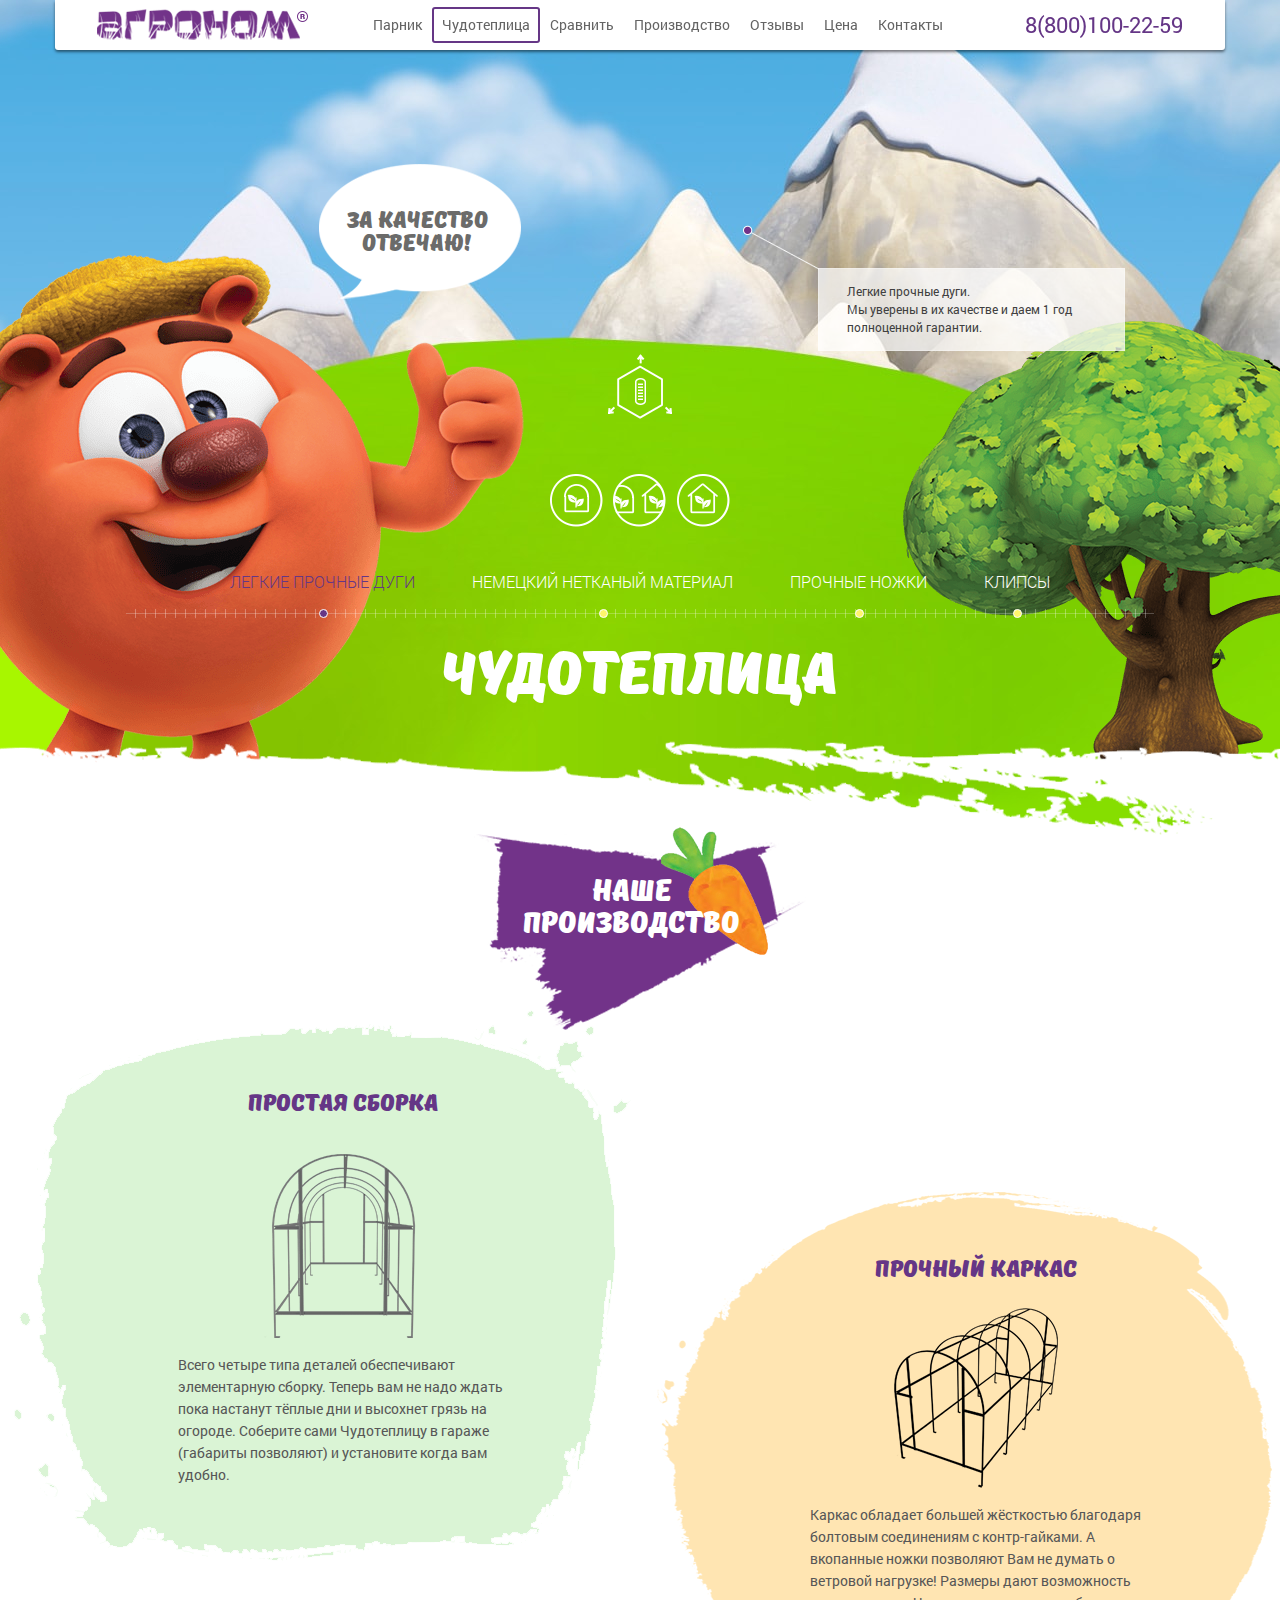
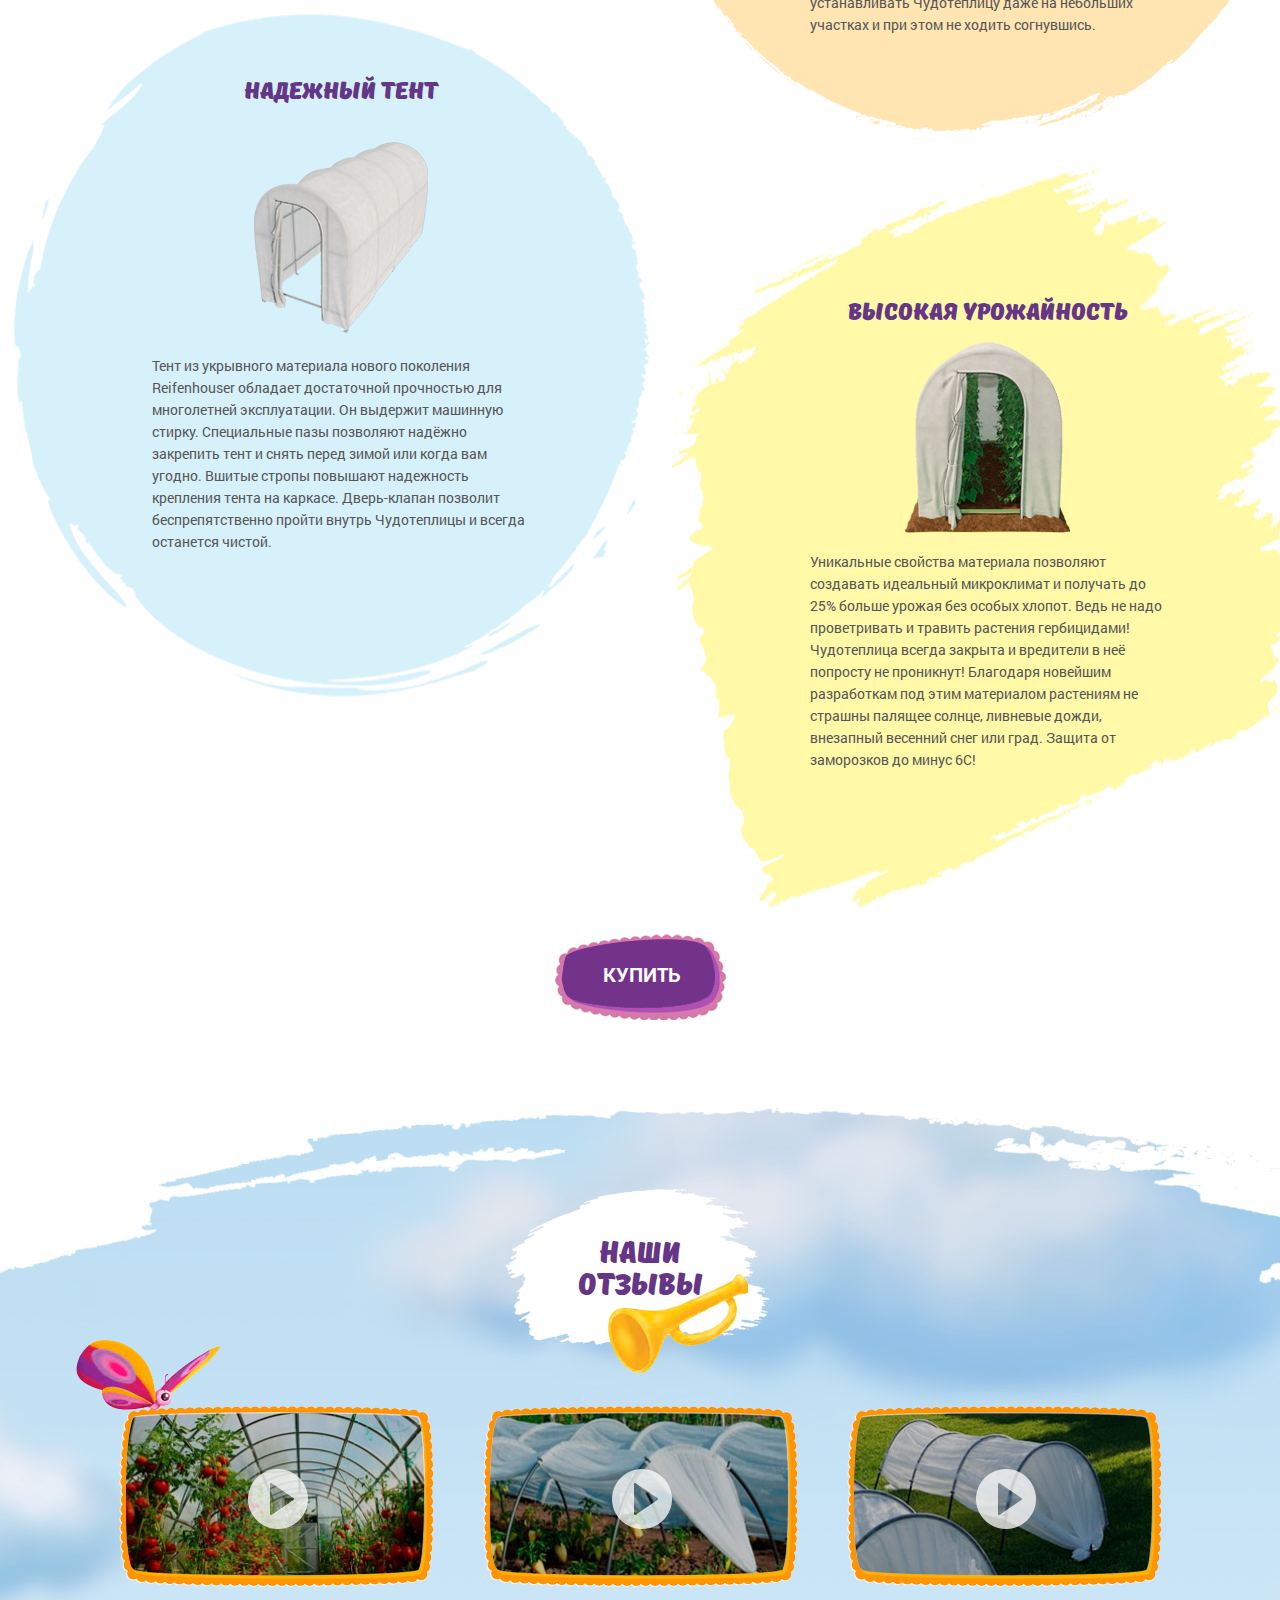
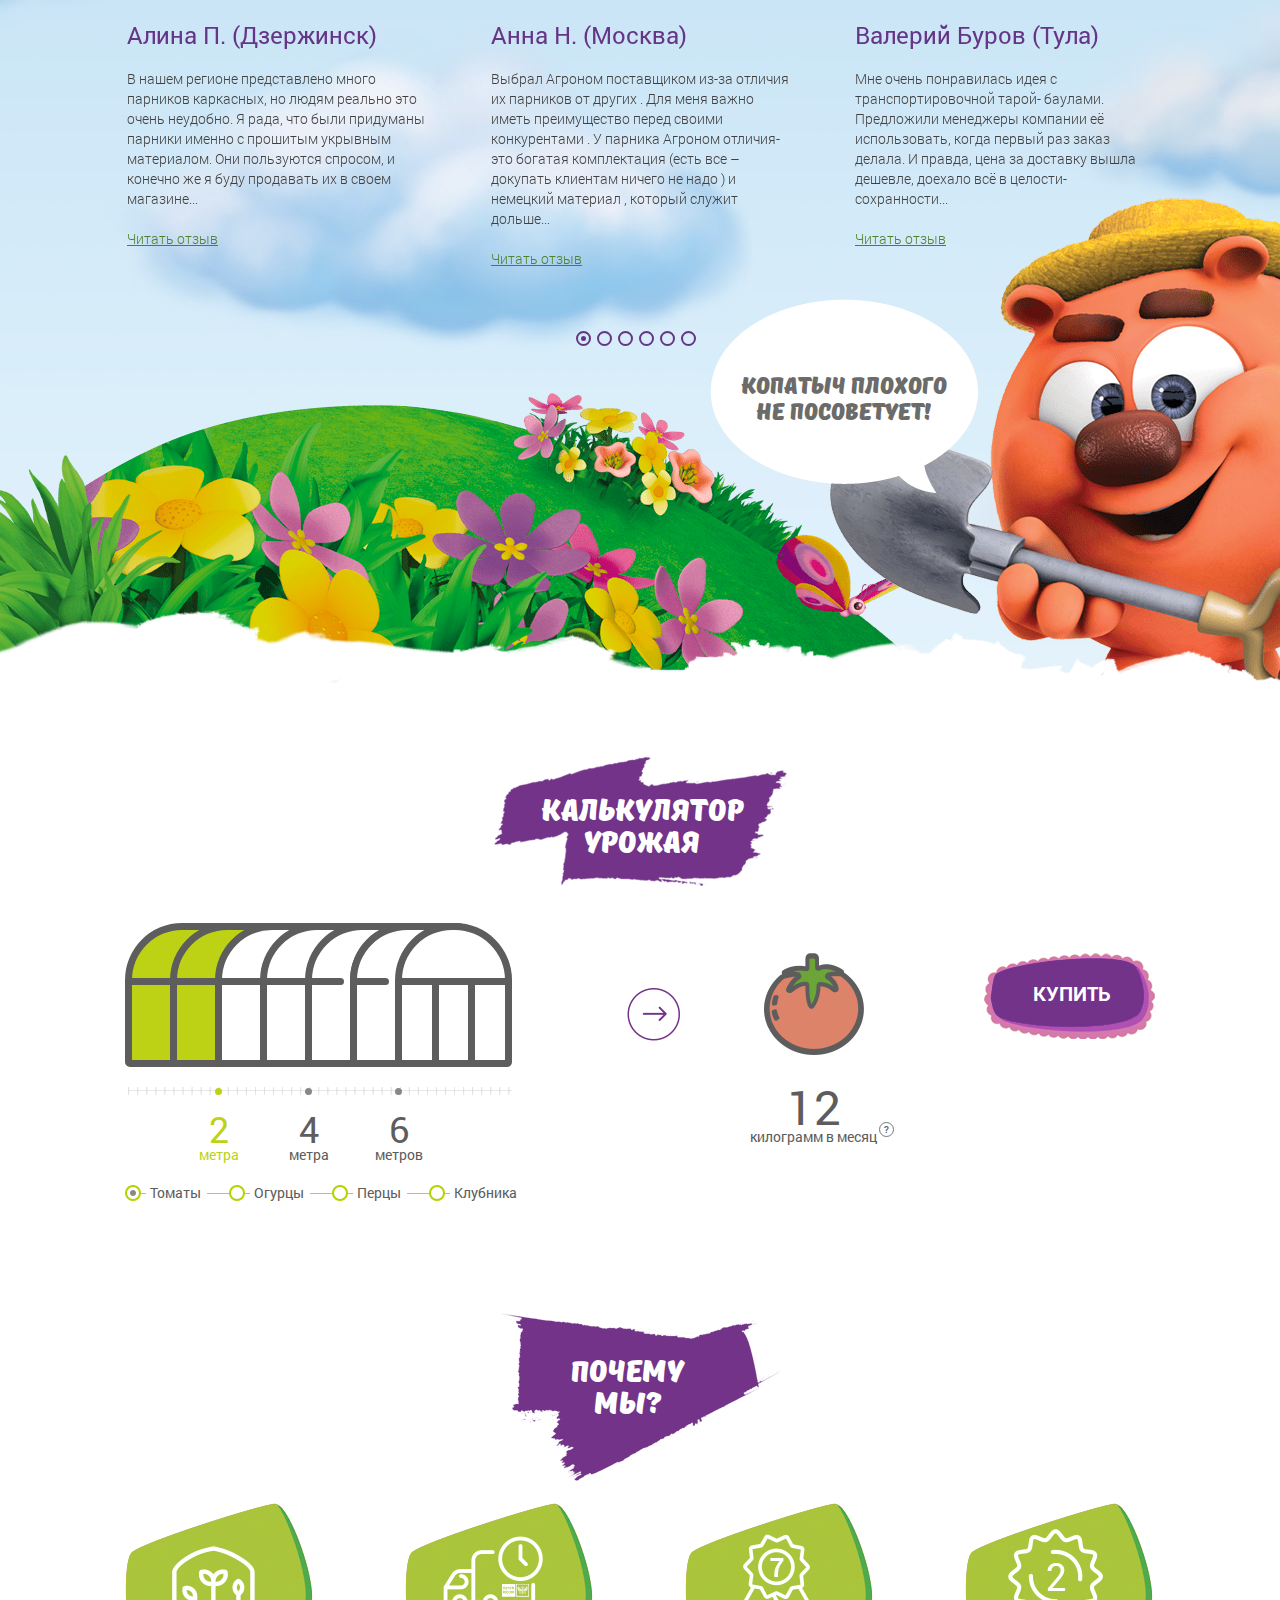
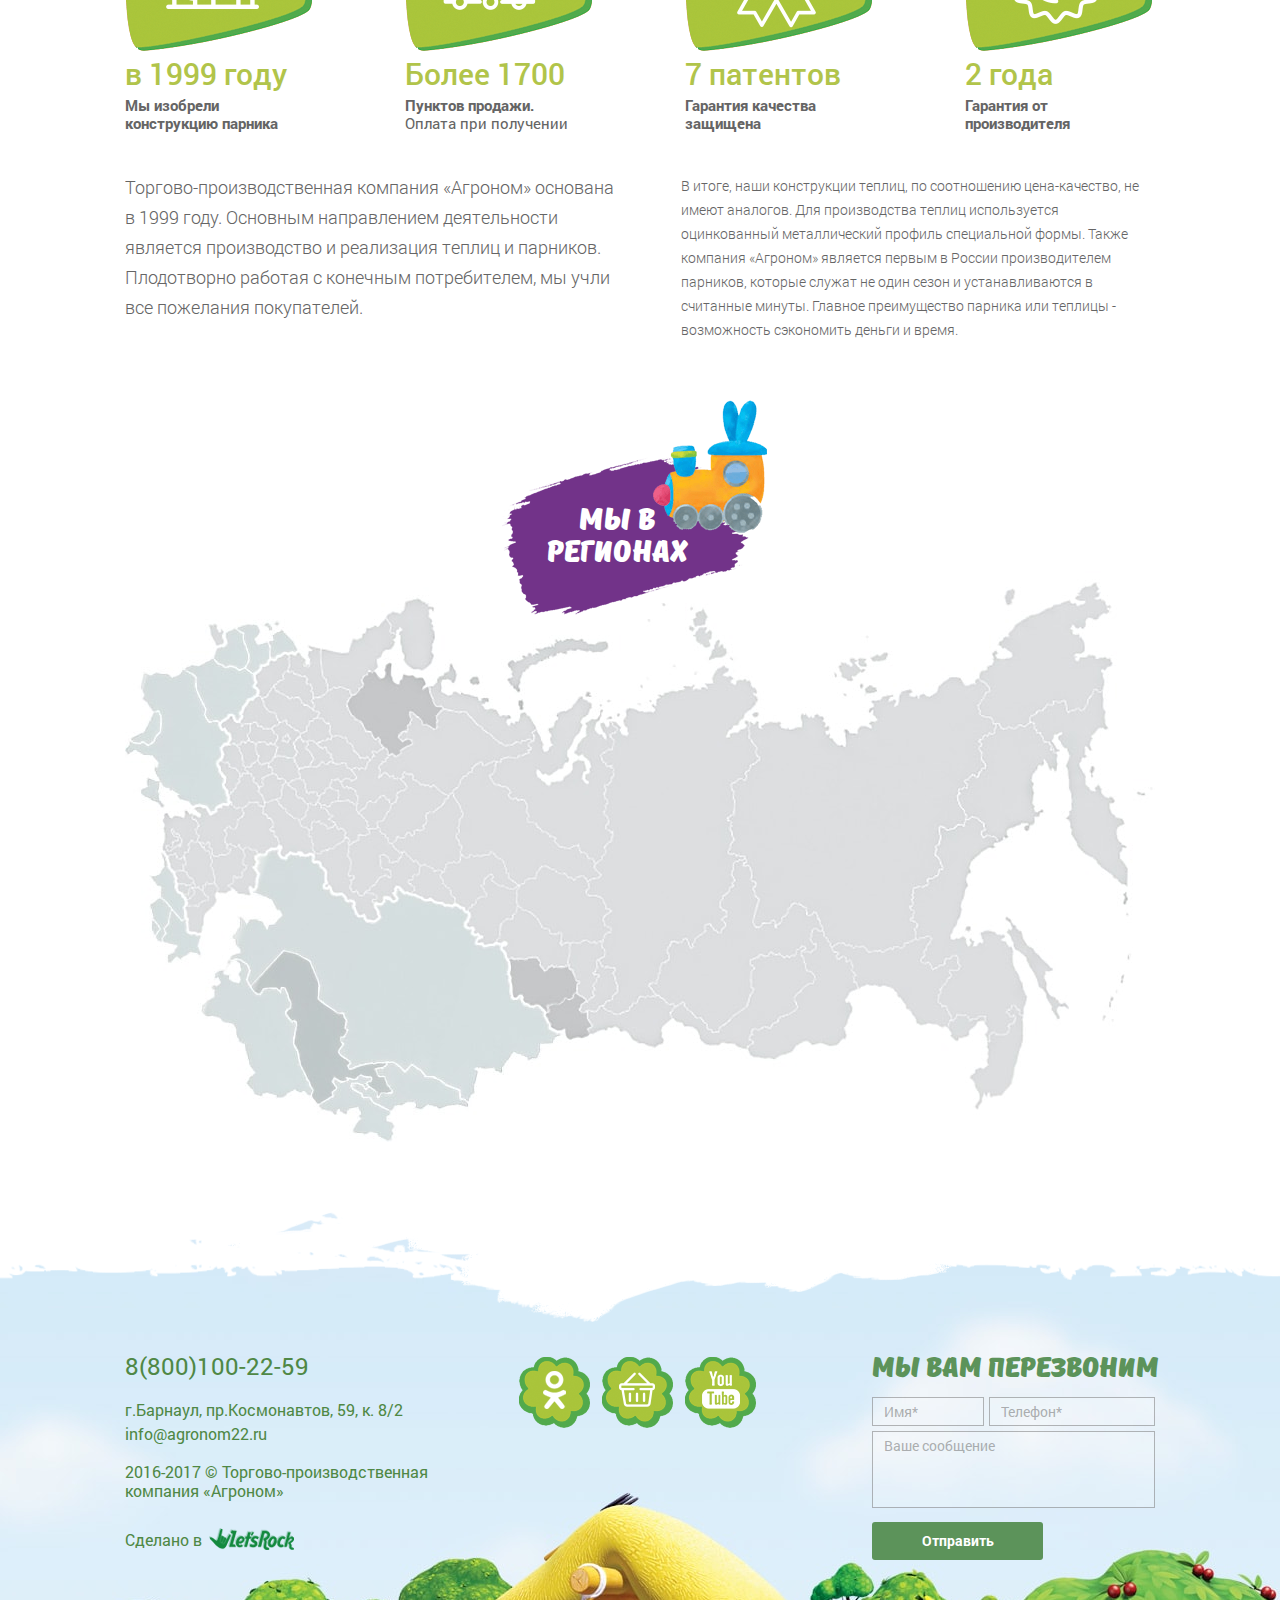
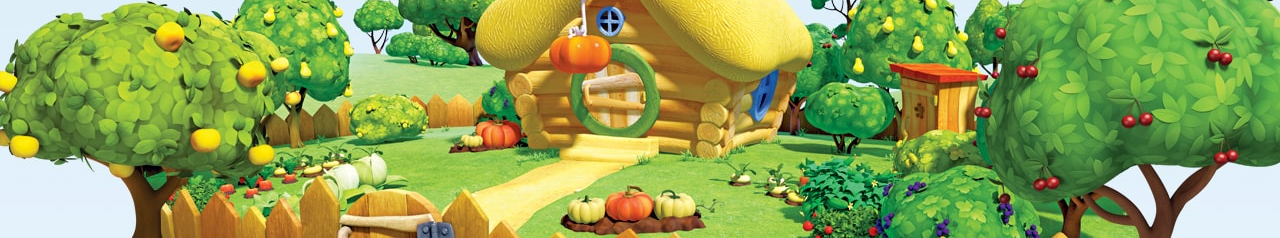
==== commit e582dcfc: "3/4/6 2/3/4" ====
--- a/index-2.html
+++ b/index-2.html
@@ -20,13 +20,13 @@
 			<nav class="nav">
 				<span class="close"></span>
 				<ul>
-					<li class="active"><a href="#">Парник</a></li>
-					<li><a href="#">Чудотеплица</a></li>
+					<li><a href="#">Парник</a></li>
+					<li class="active"><a href="1" data-anchor-link>Чудотеплица</a></li>
 					<li><a href="#">Сравнить</a></li>
-					<li><a href="#">Производство</a></li>
-					<li><a href="#">Отзывы</a></li>
+					<li><a href="2" data-anchor-link>Производство</a></li>
+					<li><a href="3" data-anchor-link>Отзывы</a></li>
 					<li><a href="#">Цена</a></li>
-					<li><a href="#" data-open="call">Контакты</a></li>
+					<li><a href="4" data-anchor-link>Контакты</a></li>
 				</ul>
 			</nav>
 			<a href="tel:+78001002259" class="header--phone">8(800)100-22-59</a>
@@ -34,7 +34,7 @@
 		</div>
 	</header>
 	<div class="wrapper">
-		<section class="welcome">
+		<section class="welcome" data-anchor-target="1">
 			<div class="welcome--model">
 				<span class="welcome--model-icon"></span>
 				<div class="welcome--model-graphic">
@@ -80,7 +80,7 @@
 				<li data="4">Клипсы</li>
 			</ul>
 		</section>
-		<section class="production">
+		<section class="production" data-anchor-target="2" data-diff="70">
 			<h2 class="production--title"><span>Наше производство</span></h2>
 			<div class="production__row">
 				<div class="item-1">
@@ -114,14 +114,14 @@
 			</div>
 			<button class="buy-button">Купить</button>
 		</section>
-		<section class="reviews">
+		<section class="reviews" data-anchor-target="3" data-diff="0">
 			<div class="reviews__row">
 				<h2 class="reviews--title"><span>Наши<br> отзывы</span></h2>
 				<div class="reviews__slider">
 					<div class="item">
 						<div class="container">
 							<div class="pic">
-								<a href="#" class="link"></a>
+								<a href="http://www.youtube.com/watch?v=opj24KnzrWo" class="link modal-video"></a>
 								<div class="bg">
 									<img src="./pic/r-1.jpg" width="300" height="168" class="img-cover" alt="">
 								</div>
@@ -134,7 +134,7 @@
 					<div class="item">
 						<div class="container">
 							<div class="pic">
-								<a href="#" class="link"></a>
+								<a href="http://www.youtube.com/watch?v=opj24KnzrWo" class="link modal-video"></a>
 								<div class="bg">
 									<img src="./pic/r-2.jpg" width="300" height="168" class="img-cover" alt="">
 								</div>
@@ -147,7 +147,7 @@
 					<div class="item">
 						<div class="container">
 							<div class="pic">
-								<a href="#" class="link"></a>
+								<a href="http://www.youtube.com/watch?v=opj24KnzrWo" class="link modal-video"></a>
 								<div class="bg">
 									<img src="./pic/r-3.jpg" width="300" height="168" class="img-cover" alt="">
 								</div>
@@ -160,7 +160,7 @@
 					<div class="item">
 						<div class="container">
 							<div class="pic">
-								<a href="#" class="link"></a>
+								<a href="http://www.youtube.com/watch?v=opj24KnzrWo" class="link modal-video"></a>
 								<div class="bg">
 									<img src="./pic/r-1.jpg" width="300" height="168" class="img-cover" alt="">
 								</div>
@@ -173,7 +173,7 @@
 					<div class="item">
 						<div class="container">
 							<div class="pic">
-								<a href="#" class="link"></a>
+								<a href="http://www.youtube.com/watch?v=opj24KnzrWo" class="link modal-video"></a>
 								<div class="bg">
 									<img src="./pic/r-2.jpg" width="300" height="168" class="img-cover" alt="">
 								</div>
@@ -186,7 +186,7 @@
 					<div class="item">
 						<div class="container">
 							<div class="pic">
-								<a href="#" class="link"></a>
+								<a href="http://www.youtube.com/watch?v=opj24KnzrWo" class="link modal-video"></a>
 								<div class="bg">
 									<img src="./pic/r-3.jpg" width="300" height="168" class="img-cover" alt="">
 								</div>
@@ -209,25 +209,19 @@
 			<div class="calculator__row">
 				<h2 class="calculator--title"><span>Калькулятор урожая</span></h2>
 				<div class="calculator__col">
-					<ul class="calculator--sketch" data="4">
-						<li>
-							<span class="segment"></span>
-						</li>
-						<li>
+					<ul class="calculator--sketch" data-current="3" data="1">
+						<li data="2">
+							<span class="segment"></span>
 							<span class="segment"></span>
 							<p><span>2</span> метра</p>
 						</li>
-						<li>
-							<span class="segment"></span>
-						</li>
-						<li>
+						<li data="4">
+							<span class="segment"></span>
 							<span class="segment"></span>
 							<p><span>4</span> метра</p>
 						</li>
-						<li>
-							<span class="segment"></span>
-						</li>
-						<li>
+						<li data="6">
+							<span class="segment"></span>
 							<span class="segment"></span>
 							<p><span>6</span> метров</p>
 						</li>
@@ -251,7 +245,7 @@
 				<div class="calculator__result">
 					<span class="pic"></span>
 					<h5></h5>
-					<p>килограмм в месяц<i class="tip-icon"></i></p>
+					<p>килограмм в месяц<i class="tip-icon" data-text="Оценка основана на статистике"></i></p>
 				</div>
 				<button class="buy-button">Купить</button>
 			</div>
@@ -291,7 +285,7 @@
 				</ul>
 			</div>
 		</section>
-		<section class="map">
+		<section class="map" data-anchor-target="4" data-diff="30">
 			<div class="map__row">
 				<h2 class="map--title"><span>Мы в<br> регионах</span></h2>
 				<div class="map--container">
--- a/css/style.css
+++ b/css/style.css
@@ -172,6 +172,7 @@
 }
 .slick-list,.slick-slider,.slick-track{position:relative;display:block}.slick-loading .slick-slide,.slick-loading.slick-track{visibility:hidden}.slick-slider{-moz-box-sizing:border-box;box-sizing:border-box;-webkit-user-select:none;-moz-user-select:none;-ms-user-select:none;user-select:none;-webkit-touch-callout:none;-khtml-user-select:none;-ms-touch-action:pan-y;touch-action:pan-y;-webkit-tap-highlight-color:transparent}.slick-list{overflow:hidden;margin:0;padding:0}.slick-list:focus{outline:0}.slick-list.dragging{cursor:pointer;cursor:hand}.slick-slider .slick-list,.slick-slider .slick-track{-webkit-transform:translate3d(0,0,0);-moz-transform:translate3d(0,0,0);-ms-transform:translate3d(0,0,0);-o-transform:translate3d(0,0,0);transform:translate3d(0,0,0)}.slick-track{top:0;left:0}.slick-track:after,.slick-track:before{display:table;content:''}.slick-track:after{clear:both}.slick-slide{display:none;float:left;height:100%;min-height:1px}[dir=rtl] .slick-slide{float:right}.slick-slide img{display:block}.slick-slide.slick-loading img{display:none}.slick-slide.dragging img{pointer-events:none}.slick-initialized .slick-slide{display:block}.slick-vertical .slick-slide{display:block;height:auto;border:1px solid transparent}.slick-arrow.slick-hidden{display:none}
 div.checker,div.radio{position:relative}div.checker,div.checker input,div.checker span,div.radio,div.radio input,div.radio span{width:16px;height:16px;cursor:pointer}div.checker input,div.radio input{filter:alpha(opacity=0);border:none}div.checker span,div.radio input,div.radio span{zoom:1;text-align:center}div.checker span{display:-moz-inline-box;display:inline-block}div.checker span.checked{background-position:center -13px}div.checker input{opacity:0;-moz-opacity:0;background:0 0;display:-moz-inline-box;display:inline-block;zoom:1}div.radio span{display:-moz-inline-box;display:inline-block;background:url(../img/radio-icon.png) center top no-repeat;}div.radio span.checked{background-position:0 -16px}div.radio input{opacity:0;-moz-opacity:0;background:0 0;display:-moz-inline-box;display:inline-block}
+.fancybox-image,.fancybox-inner,.fancybox-nav,.fancybox-nav span,.fancybox-outer,.fancybox-skin,.fancybox-tmp,.fancybox-wrap,.fancybox-wrap iframe,.fancybox-wrap object{padding:0;margin:0;border:0;outline:0;vertical-align:top}.fancybox-wrap{position:absolute;top:0;left:0;-webkit-transform:translate3d(0,0,0);transform:translate3d(0,0,0);z-index:8020}.fancybox-inner,.fancybox-outer,.fancybox-skin{position:relative}.fancybox-skin{background:#f9f9f9;color:#444;text-shadow:none;-webkit-border-radius:4px;-moz-border-radius:4px;border-radius:4px}.fancybox-opened{z-index:8030}.fancybox-opened .fancybox-skin{-webkit-box-shadow:0 10px 25px rgba(0,0,0,.5);-moz-box-shadow:0 10px 25px rgba(0,0,0,.5);box-shadow:0 10px 25px rgba(0,0,0,.5)}.fancybox-inner{overflow:hidden}.fancybox-type-iframe .fancybox-inner{-webkit-overflow-scrolling:touch}.fancybox-error{color:#444;font:14px/20px "Helvetica Neue",Helvetica,Arial,sans-serif;margin:0;padding:15px;white-space:nowrap}.fancybox-iframe,.fancybox-image{display:block;width:100%;height:100%}.fancybox-image{max-width:100%;max-height:100%}#fancybox-loading,.fancybox-close,.fancybox-next span,.fancybox-prev span{background-image:url(../img/fancybox_sprite.png)}#fancybox-loading{position:fixed;top:50%;left:50%;margin-top:-22px;margin-left:-22px;background-position:0 -108px;opacity:.8;cursor:pointer;z-index:8060}.fancybox-close,.fancybox-nav,.fancybox-nav span{cursor:pointer;z-index:8040;position:absolute}#fancybox-loading div{width:44px;height:44px;background:url(../img/fancybox_loading.gif) center center no-repeat}.fancybox-close{top:-18px;right:-18px;width:36px;height:36px}.fancybox-nav{top:0;width:40%;height:100%;text-decoration:none;background:url(../img/blank.gif);-webkit-tap-highlight-color:transparent}.fancybox-prev{left:0}.fancybox-next{right:0}.fancybox-nav span{top:50%;width:36px;height:34px;margin-top:-18px;visibility:hidden}.fancybox-prev span{left:10px;background-position:0 -36px}.fancybox-next span{right:10px;background-position:0 -72px}.fancybox-nav:hover span{visibility:visible}.fancybox-tmp{position:absolute;top:-99999px;left:-99999px;max-width:99999px;max-height:99999px;overflow:visible!important}.fancybox-lock{overflow:visible!important;width:auto}.fancybox-lock body{overflow:hidden!important}.fancybox-lock-test{overflow-y:hidden!important}.fancybox-overlay{position:absolute;top:0;left:0;overflow:hidden;display:none;z-index:8010;background:url(../img/fancybox_overlay.png)}.fancybox-overlay-fixed{position:fixed;bottom:0;right:0}.fancybox-lock .fancybox-overlay{overflow:auto;overflow-y:scroll}.fancybox-title{visibility:hidden;font:400 13px/20px "Helvetica Neue",Helvetica,Arial,sans-serif;position:relative;text-shadow:none;z-index:8050}.fancybox-opened .fancybox-title{visibility:visible}.fancybox-title-float-wrap{position:absolute;bottom:0;right:50%;margin-bottom:-35px;z-index:8050;text-align:center}.fancybox-title-float-wrap .child{display:inline-block;margin-right:-100%;padding:2px 20px;background:0 0;background:rgba(0,0,0,.8);-webkit-border-radius:15px;-moz-border-radius:15px;border-radius:15px;text-shadow:0 1px 2px #222;color:#FFF;font-weight:700;line-height:24px;white-space:nowrap}.fancybox-title-outside-wrap{position:relative;margin-top:10px;color:#fff}.fancybox-title-inside-wrap{padding-top:10px}.fancybox-title-over-wrap{position:absolute;bottom:0;left:0;color:#fff;padding:10px;background:#000;background:rgba(0,0,0,.8)}@media only screen and (-webkit-min-device-pixel-ratio:1.5),only screen and (min--moz-device-pixel-ratio:1.5),only screen and (min-device-pixel-ratio:1.5){#fancybox-loading,.fancybox-close,.fancybox-next span,.fancybox-prev span{background-image:url(../img/fancybox_sprite@2x.png);background-size:44px 152px}#fancybox-loading div{background-image:url(../img/fancybox_loading@2x.gif);background-size:24px 24px}}
 .img-cover,
 .img-contain {
 	display:none !important;
@@ -633,7 +634,6 @@
 	margin:-23px auto 0;
 }
 .production__row .animate {
-	z-index:5;
 	-webkit-transition:all 0.2s linear;
 	transition:all 0.2s linear;
 }
@@ -654,6 +654,7 @@
 	height:127px;
 }
 .step-1 i:nth-child(1) {
+	z-index:5;
 	background:url('../img/item-1-g-a.png') no-repeat 0 0;
 }
 .step-1 i:nth-child(2) {
@@ -843,7 +844,7 @@
 .body_purple .production__row h3 {
 	color:#653686;
 }
-.production__row .progress {
+.production__row .progress-line {
 	position:absolute;
 	left:50%;
 	top:52px;
@@ -853,13 +854,16 @@
 	margin-left:-4px;
 	background:url('../img/progress-line.png') repeat-y center;
 }
-.production__row .progress:before {
-	content:'';
-	position:absolute;
-	left:-21px;
-	top:0;
+.production__row .progress-arrow {
+	position:absolute;
+	left:50%;
+	top:52px;
+	z-index:1;
+	display:block;
 	width:53px;
 	height:53px;
+	cursor:pointer;
+	margin-left:-25px;
 	background:url('../img/process-arrow.png') no-repeat 0 0;
 }
 .production__row p {
@@ -1332,9 +1336,9 @@
 	font-size:0;
 	white-space:nowrap;
 	vertical-align:top;
-	padding-right:45px;
+	padding-right:31px;
 	margin:0 0 17px;
-}
+}/*
 .calculator--sketch:before {
 	content:'';
 	position:absolute;
@@ -1345,7 +1349,7 @@
 	background-color:#888887;
 	-webkit-border-radius:50%;
 	border-radius:50%;
-}
+}*/
 .calculator--sketch:after {
 	content:'';
 	position:absolute;
@@ -1359,19 +1363,16 @@
 	position:relative;
 	z-index:1;
 	display:inline-block;
-	width:117px;
 	height:210px;
 	vertical-align:top;
-	margin-left:-72px;
 }
 .calculator--sketch li:before {
 	content:'';
 	position:absolute;
-	left:0;
+	right:79px;
 	top:135px;
 	width:7px;
 	height:7px;
-	margin-left:45px;
 	background-color:#888887;
 	-webkit-border-radius:50%;
 	border-radius:50%;
@@ -1379,18 +1380,21 @@
 .calculator--sketch li.active:before {
 	background-color:#bdd215;
 }
-.calculator--sketch li:first-child {
-	margin-left:0;
-}
 .calculator--sketch .segment {
 	position:relative;
-	display:block;
+	display:inline-block;
+	width:117px;
 	height:100px;
+	vertical-align:top;
 	cursor:pointer;
+	margin-left:-86px;
 	background:#ffffff;
 	border:7px solid #5d5d5d;
 	-webkit-border-radius:57px 5px 5px 5px;
 	border-radius:57px 5px 5px 5px;
+}
+.calculator--sketch li:first-child .segment:first-child {
+	margin-left:0;
 }
 .body_purple .calculator--sketch .segment {
 	height:130px;
@@ -1441,7 +1445,7 @@
 }
 .calculator--sketch p {
 	position:absolute;
-	left:0;
+	right:53px;
 	bottom:0;
 	width:59px;
 	color:#5d5d5d;
@@ -2265,6 +2269,32 @@
 }
 .map--container .tip p a:hover {
 	text-decoration:none;
+}
+.tip-message {
+	position:absolute;
+	z-index:50;
+	max-width:160px;
+	background:#ffffff;
+	padding:10px 14px;
+	margin:8px 0 0 30px;
+	-webkit-border-radius:10px;
+	border-radius:10px;
+	-webkit-transform:translateY(-50%);
+	transform:translateY(-50%);
+	-webkit-box-shadow:0 0 25px rgba(0,0,0,0.25);
+	box-shadow:0 0 25px rgba(0,0,0,0.25);
+	-webkit-box-sizing:border-box;
+	box-sizing:border-box;
+}
+.tip-message:before {
+	content:'';
+	position:absolute;
+	left:-6px;
+	top:50%;
+	margin-top:-6px;
+	border-top:6px solid transparent;
+	border-bottom:6px solid transparent;
+	border-right:6px solid #ffffff;
 }
 @media all and (max-width:1170px) {
 	.header--logo {
@@ -2442,7 +2472,8 @@
 		-webkit-transform:translate(-64px,30px);
 		transform:translate(-64px,30px);
 	}
-	.production__row .progress {
+	.production__row .progress-line,
+	.production__row .progress-arrow {
 		display:none;
 	}
 	.production__row {
@@ -2653,6 +2684,9 @@
 		width:100%;
 		margin-left:0;
 	}
+	.calculator__result .tip-icon {
+		display:none;
+	}
 }
 @media all and (max-width:768px) {
 	.welcome--model {
@@ -2858,10 +2892,10 @@
 		-webkit-transform-origin:left top;
 		transform-origin:left top;
 	}
-	.body_green .calculator--sketch li {
-		margin-left:-85px;
-	}
-	.body_green .calculator--sketch li:first-child {
+	.body_green .calculator--sketch .segment {
+		margin-left:-99px;
+	}
+	.body_green .calculator--sketch li:first-child .segment:first-child {
 		margin-left:0;
 	}
 	.calculator--product {
@@ -2939,12 +2973,15 @@
 	}
 	.modal-compare {
 		padding:0;
+		background:rgba(255,255,255,0.94);
 	}
 	.table--compare {
 		margin:0;
 	}
 	.modal-compare th,
-	.modal-compare td {
+	.modal-compare td,
+	.modal-compare tbody th,
+	.modal-compare tbody td {
 		display:block;
 		width:100%;
 		height:auto;
@@ -2953,6 +2990,12 @@
 		-webkit-box-sizing:border-box;
 		box-sizing:border-box;
 	}
+	.modal-compare tbody td:nth-child(2) {
+		background-color:rgba(115,168,83,0.25);
+	}
+	.modal-compare tbody td:nth-child(3) {
+		background-color:rgba(101,54,134,0.25);
+	}
 	.modal-compare tfoot {
 		display:none;
 	}
